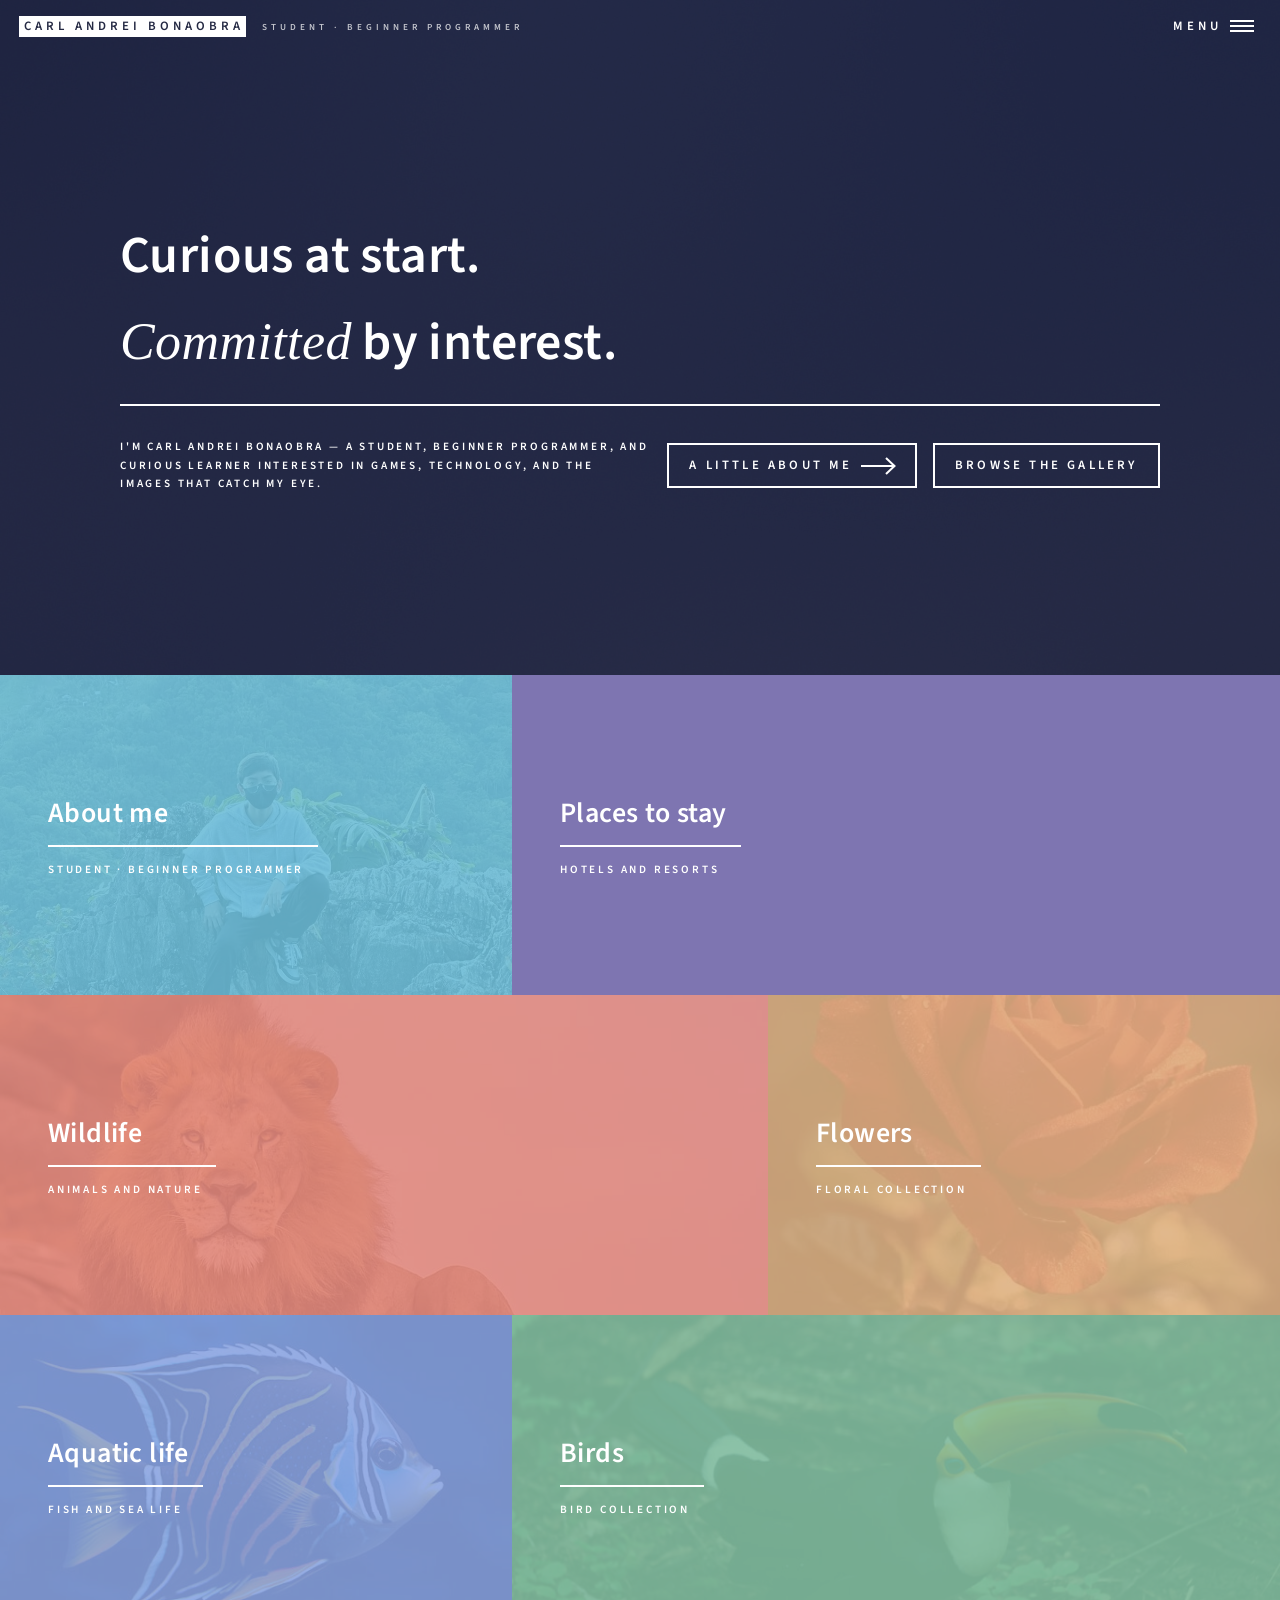
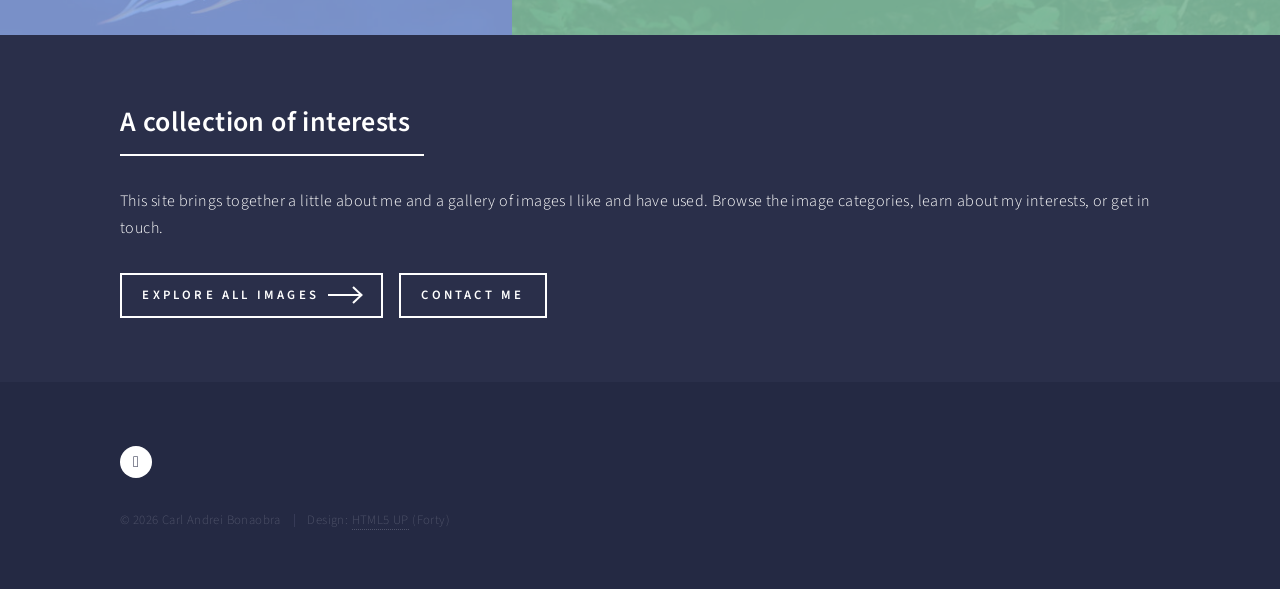
==== index.html @ a908ef57 "Add files via upload" ====
<!DOCTYPE HTML>
<html lang="en">
<head>
<title>Home — Carl Andrei Bonaobra</title>
<meta charset="utf-8">
<meta name="viewport" content="width=device-width, initial-scale=1">
<meta name="description" content="The personal website and image collection of Carl Andrei Bonaobra.">
<link rel="stylesheet" href="assets/css/main.css">
<link rel="stylesheet" href="assets/css/site-overrides.css">
<noscript><link rel="stylesheet" href="assets/css/noscript.css"></noscript>

</head>
<body class="is-preload">
<div id="wrapper">
<header id="header" class="alt">
<a href="index.html" class="logo"><strong>Carl Andrei Bonaobra</strong> <span>Student · Beginner Programmer</span></a>
<nav><a href="#menu">Menu</a></nav>
</header>
<nav id="menu">
<ul class="links"><li><a href="index.html" aria-current="page">Home</a></li><li><a href="portfolio.html" >Gallery</a></li><li><a href="about.html" >About</a></li><li><a href="contact.html" >Contact</a></li></ul>
<ul class="actions stacked"><li><a href="portfolio.html" class="button primary fit">Explore the gallery</a></li><li><a href="contact.html" class="button fit">Get in touch</a></li></ul>
</nav>

<section id="banner" class="major">
<div class="inner">
<header class="major"><h1>Curious at start.<br><em>Committed</em> by interest.</h1></header>
<div class="content"><p>I'm Carl Andrei Bonaobra — a student, beginner programmer, and curious learner interested in games, technology, and the images that catch my eye.</p>
<ul class="actions"><li><a href="about.html" class="button next scrolly">A little about me</a></li><li><a href="portfolio.html" class="button">Browse the gallery</a></li></ul></div>
</div></section>
<div id="main">
<section id="one" class="tiles">
<article><span class="image"><img src="assets/img/site/drei.jpg" alt="Portrait of Carl Andrei Bonaobra"></span><header class="major"><h3><a href="about.html" class="link">About me</a></h3><p>Student · Beginner Programmer</p></header></article>
<article><span class="image"><img src="assets/img/site/ROKU KYOTO.jpg" alt="ROKU KYOTO resort"></span><header class="major"><h3><a href="portfolio.html#hotels" class="link">Places to stay</a></h3><p>Hotels and resorts</p></header></article>
<article><span class="image"><img src="assets/img/site/lion.jpg" alt="Lion"></span><header class="major"><h3><a href="portfolio.html#mammals" class="link">Wildlife</a></h3><p>Animals and nature</p></header></article>
<article><span class="image"><img src="assets/img/site/Rose.jpg" alt="Rose"></span><header class="major"><h3><a href="portfolio.html#flowers" class="link">Flowers</a></h3><p>Floral collection</p></header></article>
<article><span class="image"><img src="assets/img/site/Angelfish.jpg" alt="Angelfish"></span><header class="major"><h3><a href="portfolio.html#fish" class="link">Aquatic life</a></h3><p>Fish and sea life</p></header></article>
<article><span class="image"><img src="assets/img/site/toucan.jpg" alt="Toucan"></span><header class="major"><h3><a href="portfolio.html#birds" class="link">Birds</a></h3><p>Bird collection</p></header></article>
</section>
<section id="two"><div class="inner"><header class="major"><h2>A collection of interests</h2></header>
<p>This site brings together a little about me and a gallery of images I like and have used. Browse the image categories, learn about my interests, or get in touch.</p>
<ul class="actions"><li><a href="portfolio.html" class="button next">Explore all images</a></li><li><a href="contact.html" class="button">Contact me</a></li></ul></div></section>
</div>
<footer id="footer"><div class="inner">
<ul class="icons"><li><a href="mailto:carlandrei2006@gmail.com" class="icon solid alt fa-envelope"><span class="label">Email</span></a></li></ul>
<ul class="copyright"><li>© 2026 Carl Andrei Bonaobra</li><li>Design: <a href="https://html5up.net">HTML5 UP</a> (Forty)</li></ul>
</div></footer>
</div>
<script src="assets/js/jquery.min.js"></script>
<script src="assets/js/jquery.scrolly.min.js"></script>
<script src="assets/js/jquery.scrollex.min.js"></script>
<script src="assets/js/browser.min.js"></script>
<script src="assets/js/breakpoints.min.js"></script>
<script src="assets/js/util.js"></script>
<script src="assets/js/main.js"></script>
<script src="assets/js/site.js"></script>

</body></html>
---- assets/css/main.css ----
@import url(fontawesome-all.min.css);
@import url("https://fonts.googleapis.com/css?family=Source+Sans+Pro:300,300italic,600,600italic");

/*
	Forty by HTML5 UP
	html5up.net | @ajlkn
	Free for personal and commercial use under the CCA 3.0 license (html5up.net/license)
*/

html, body, div, span, applet, object,
iframe, h1, h2, h3, h4, h5, h6, p, blockquote,
pre, a, abbr, acronym, address, big, cite,
code, del, dfn, em, img, ins, kbd, q, s, samp,
small, strike, strong, sub, sup, tt, var, b,
u, i, center, dl, dt, dd, ol, ul, li, fieldset,
form, label, legend, table, caption, tbody,
tfoot, thead, tr, th, td, article, aside,
canvas, details, embed, figure, figcaption,
footer, header, hgroup, menu, nav, output, ruby,
section, summary, time, mark, audio, video {
	margin: 0;
	padding: 0;
	border: 0;
	font-size: 100%;
	font: inherit;
	vertical-align: baseline;}

article, aside, details, figcaption, figure,
footer, header, hgroup, menu, nav, section {
	display: block;}

body {
	line-height: 1;
}

ol, ul {
	list-style: none;
}

blockquote, q {
	quotes: none;
}

	blockquote:before, blockquote:after, q:before, q:after {
		content: '';
		content: none;
	}

table {
	border-collapse: collapse;
	border-spacing: 0;
}

body {
	-webkit-text-size-adjust: none;
}

mark {
	background-color: transparent;
	color: inherit;
}

input::-moz-focus-inner {
	border: 0;
	padding: 0;
}

input, select, textarea {
	-moz-appearance: none;
	-webkit-appearance: none;
	-ms-appearance: none;
	appearance: none;
}

/* Basic */

	@-ms-viewport {
		width: device-width;
	}

	body {
		-ms-overflow-style: scrollbar;
	}

	@media screen and (max-width: 480px) {

		html, body {
			min-width: 320px;
		}

	}

	html {
		box-sizing: border-box;
	}

	*, *:before, *:after {
		box-sizing: inherit;
	}

	body {
		background: #242943;
	}

		body.is-preload *, body.is-preload *:before, body.is-preload *:after {
			-moz-animation: none !important;
			-webkit-animation: none !important;
			-ms-animation: none !important;
			animation: none !important;
			-moz-transition: none !important;
			-webkit-transition: none !important;
			-ms-transition: none !important;
			transition: none !important;
		}

/* Type */

	body, input, select, textarea {
		color: #ffffff;
		font-family: "Source Sans Pro", Helvetica, sans-serif;
		font-size: 17pt;
		font-weight: 300;
		letter-spacing: 0.025em;
		line-height: 1.65;
	}

		@media screen and (max-width: 1680px) {

			body, input, select, textarea {
				font-size: 14pt;
			}

		}

		@media screen and (max-width: 1280px) {

			body, input, select, textarea {
				font-size: 12pt;
			}

		}

		@media screen and (max-width: 360px) {

			body, input, select, textarea {
				font-size: 11pt;
			}

		}

	a {
		-moz-transition: color 0.2s ease-in-out, border-bottom-color 0.2s ease-in-out;
		-webkit-transition: color 0.2s ease-in-out, border-bottom-color 0.2s ease-in-out;
		-ms-transition: color 0.2s ease-in-out, border-bottom-color 0.2s ease-in-out;
		transition: color 0.2s ease-in-out, border-bottom-color 0.2s ease-in-out;
		border-bottom: dotted 1px;
		color: inherit;
		text-decoration: none;
	}

		a:hover {
			border-bottom-color: transparent;
			color: #9bf1ff !important;
		}

		a:active {
			color: #53e3fb !important;
		}

	strong, b {
		color: #ffffff;
		font-weight: 600;
	}

	em, i {
		font-style: italic;
	}

	p {
		margin: 0 0 2em 0;
	}

	h1, h2, h3, h4, h5, h6 {
		color: #ffffff;
		font-weight: 600;
		line-height: 1.65;
		margin: 0 0 1em 0;
	}

		h1 a, h2 a, h3 a, h4 a, h5 a, h6 a {
			color: inherit;
			border-bottom: 0;
		}

	h1 {
		font-size: 2.5em;
	}

	h2 {
		font-size: 1.75em;
	}

	h3 {
		font-size: 1.35em;
	}

	h4 {
		font-size: 1.1em;
	}

	h5 {
		font-size: 0.9em;
	}

	h6 {
		font-size: 0.7em;
	}

	@media screen and (max-width: 736px) {

		h1 {
			font-size: 2em;
		}

		h2 {
			font-size: 1.5em;
		}

		h3 {
			font-size: 1.25em;
		}

	}

	sub {
		font-size: 0.8em;
		position: relative;
		top: 0.5em;
	}

	sup {
		font-size: 0.8em;
		position: relative;
		top: -0.5em;
	}

	blockquote {
		border-left: solid 4px rgba(212, 212, 255, 0.1);
		font-style: italic;
		margin: 0 0 2em 0;
		padding: 0.5em 0 0.5em 2em;
	}

	code {
		background: rgba(212, 212, 255, 0.035);
		font-family: "Courier New", monospace;
		font-size: 0.9em;
		margin: 0 0.25em;
		padding: 0.25em 0.65em;
	}

	pre {
		-webkit-overflow-scrolling: touch;
		font-family: "Courier New", monospace;
		font-size: 0.9em;
		margin: 0 0 2em 0;
	}

		pre code {
			display: block;
			line-height: 1.75;
			padding: 1em 1.5em;
			overflow-x: auto;
		}

	hr {
		border: 0;
		border-bottom: solid 1px rgba(212, 212, 255, 0.1);
		margin: 2em 0;
	}

		hr.major {
			margin: 3em 0;
		}

	.align-left {
		text-align: left;
	}

	.align-center {
		text-align: center;
	}

	.align-right {
		text-align: right;
	}

/* Row */

	.row {
		display: flex;
		flex-wrap: wrap;
		box-sizing: border-box;
		align-items: stretch;
	}

		.row > * {
			box-sizing: border-box;
		}

		.row.gtr-uniform > * > :last-child {
			margin-bottom: 0;
		}

		.row.aln-left {
			justify-content: flex-start;
		}

		.row.aln-center {
			justify-content: center;
		}

		.row.aln-right {
			justify-content: flex-end;
		}

		.row.aln-top {
			align-items: flex-start;
		}

		.row.aln-middle {
			align-items: center;
		}

		.row.aln-bottom {
			align-items: flex-end;
		}

		.row > .imp {
			order: -1;
		}

		.row > .col-1 {
			width: 8.33333%;
		}

		.row > .off-1 {
			margin-left: 8.33333%;
		}

		.row > .col-2 {
			width: 16.66667%;
		}

		.row > .off-2 {
			margin-left: 16.66667%;
		}

		.row > .col-3 {
			width: 25%;
		}

		.row > .off-3 {
			margin-left: 25%;
		}

		.row > .col-4 {
			width: 33.33333%;
		}

		.row > .off-4 {
			margin-left: 33.33333%;
		}

		.row > .col-5 {
			width: 41.66667%;
		}

		.row > .off-5 {
			margin-left: 41.66667%;
		}

		.row > .col-6 {
			width: 50%;
		}

		.row > .off-6 {
			margin-left: 50%;
		}

		.row > .col-7 {
			width: 58.33333%;
		}

		.row > .off-7 {
			margin-left: 58.33333%;
		}

		.row > .col-8 {
			width: 66.66667%;
		}

		.row > .off-8 {
			margin-left: 66.66667%;
		}

		.row > .col-9 {
			width: 75%;
		}

		.row > .off-9 {
			margin-left: 75%;
		}

		.row > .col-10 {
			width: 83.33333%;
		}

		.row > .off-10 {
			margin-left: 83.33333%;
		}

		.row > .col-11 {
			width: 91.66667%;
		}

		.row > .off-11 {
			margin-left: 91.66667%;
		}

		.row > .col-12 {
			width: 100%;
		}

		.row > .off-12 {
			margin-left: 100%;
		}

		.row.gtr-0 {
			margin-top: 0;
			margin-left: 0em;
		}

			.row.gtr-0 > * {
				padding: 0 0 0 0em;
			}

			.row.gtr-0.gtr-uniform {
				margin-top: 0em;
			}

				.row.gtr-0.gtr-uniform > * {
					padding-top: 0em;
				}

		.row.gtr-25 {
			margin-top: 0;
			margin-left: -0.5em;
		}

			.row.gtr-25 > * {
				padding: 0 0 0 0.5em;
			}

			.row.gtr-25.gtr-uniform {
				margin-top: -0.5em;
			}

				.row.gtr-25.gtr-uniform > * {
					padding-top: 0.5em;
				}

		.row.gtr-50 {
			margin-top: 0;
			margin-left: -1em;
		}

			.row.gtr-50 > * {
				padding: 0 0 0 1em;
			}

			.row.gtr-50.gtr-uniform {
				margin-top: -1em;
			}

				.row.gtr-50.gtr-uniform > * {
					padding-top: 1em;
				}

		.row {
			margin-top: 0;
			margin-left: -2em;
		}

			.row > * {
				padding: 0 0 0 2em;
			}

			.row.gtr-uniform {
				margin-top: -2em;
			}

				.row.gtr-uniform > * {
					padding-top: 2em;
				}

		.row.gtr-150 {
			margin-top: 0;
			margin-left: -3em;
		}

			.row.gtr-150 > * {
				padding: 0 0 0 3em;
			}

			.row.gtr-150.gtr-uniform {
				margin-top: -3em;
			}

				.row.gtr-150.gtr-uniform > * {
					padding-top: 3em;
				}

		.row.gtr-200 {
			margin-top: 0;
			margin-left: -4em;
		}

			.row.gtr-200 > * {
				padding: 0 0 0 4em;
			}

			.row.gtr-200.gtr-uniform {
				margin-top: -4em;
			}

				.row.gtr-200.gtr-uniform > * {
					padding-top: 4em;
				}

		@media screen and (max-width: 1680px) {

			.row {
				display: flex;
				flex-wrap: wrap;
				box-sizing: border-box;
				align-items: stretch;
			}

				.row > * {
					box-sizing: border-box;
				}

				.row.gtr-uniform > * > :last-child {
					margin-bottom: 0;
				}

				.row.aln-left {
					justify-content: flex-start;
				}

				.row.aln-center {
					justify-content: center;
				}

				.row.aln-right {
					justify-content: flex-end;
				}

				.row.aln-top {
					align-items: flex-start;
				}

				.row.aln-middle {
					align-items: center;
				}

				.row.aln-bottom {
					align-items: flex-end;
				}

				.row > .imp-xlarge {
					order: -1;
				}

				.row > .col-1-xlarge {
					width: 8.33333%;
				}

				.row > .off-1-xlarge {
					margin-left: 8.33333%;
				}

				.row > .col-2-xlarge {
					width: 16.66667%;
				}

				.row > .off-2-xlarge {
					margin-left: 16.66667%;
				}

				.row > .col-3-xlarge {
					width: 25%;
				}

				.row > .off-3-xlarge {
					margin-left: 25%;
				}

				.row > .col-4-xlarge {
					width: 33.33333%;
				}

				.row > .off-4-xlarge {
					margin-left: 33.33333%;
				}

				.row > .col-5-xlarge {
					width: 41.66667%;
				}

				.row > .off-5-xlarge {
					margin-left: 41.66667%;
				}

				.row > .col-6-xlarge {
					width: 50%;
				}

				.row > .off-6-xlarge {
					margin-left: 50%;
				}

				.row > .col-7-xlarge {
					width: 58.33333%;
				}

				.row > .off-7-xlarge {
					margin-left: 58.33333%;
				}

				.row > .col-8-xlarge {
					width: 66.66667%;
				}

				.row > .off-8-xlarge {
					margin-left: 66.66667%;
				}

				.row > .col-9-xlarge {
					width: 75%;
				}

				.row > .off-9-xlarge {
					margin-left: 75%;
				}

				.row > .col-10-xlarge {
					width: 83.33333%;
				}

				.row > .off-10-xlarge {
					margin-left: 83.33333%;
				}

				.row > .col-11-xlarge {
					width: 91.66667%;
				}

				.row > .off-11-xlarge {
					margin-left: 91.66667%;
				}

				.row > .col-12-xlarge {
					width: 100%;
				}

				.row > .off-12-xlarge {
					margin-left: 100%;
				}

				.row.gtr-0 {
					margin-top: 0;
					margin-left: 0em;
				}

					.row.gtr-0 > * {
						padding: 0 0 0 0em;
					}

					.row.gtr-0.gtr-uniform {
						margin-top: 0em;
					}

						.row.gtr-0.gtr-uniform > * {
							padding-top: 0em;
						}

				.row.gtr-25 {
					margin-top: 0;
					margin-left: -0.5em;
				}

					.row.gtr-25 > * {
						padding: 0 0 0 0.5em;
					}

					.row.gtr-25.gtr-uniform {
						margin-top: -0.5em;
					}

						.row.gtr-25.gtr-uniform > * {
							padding-top: 0.5em;
						}

				.row.gtr-50 {
					margin-top: 0;
					margin-left: -1em;
				}

					.row.gtr-50 > * {
						padding: 0 0 0 1em;
					}

					.row.gtr-50.gtr-uniform {
						margin-top: -1em;
					}

						.row.gtr-50.gtr-uniform > * {
							padding-top: 1em;
						}

				.row {
					margin-top: 0;
					margin-left: -2em;
				}

					.row > * {
						padding: 0 0 0 2em;
					}

					.row.gtr-uniform {
						margin-top: -2em;
					}

						.row.gtr-uniform > * {
							padding-top: 2em;
						}

				.row.gtr-150 {
					margin-top: 0;
					margin-left: -3em;
				}

					.row.gtr-150 > * {
						padding: 0 0 0 3em;
					}

					.row.gtr-150.gtr-uniform {
						margin-top: -3em;
					}

						.row.gtr-150.gtr-uniform > * {
							padding-top: 3em;
						}

				.row.gtr-200 {
					margin-top: 0;
					margin-left: -4em;
				}

					.row.gtr-200 > * {
						padding: 0 0 0 4em;
					}

					.row.gtr-200.gtr-uniform {
						margin-top: -4em;
					}

						.row.gtr-200.gtr-uniform > * {
							padding-top: 4em;
						}

		}

		@media screen and (max-width: 1280px) {

			.row {
				display: flex;
				flex-wrap: wrap;
				box-sizing: border-box;
				align-items: stretch;
			}

				.row > * {
					box-sizing: border-box;
				}

				.row.gtr-uniform > * > :last-child {
					margin-bottom: 0;
				}

				.row.aln-left {
					justify-content: flex-start;
				}

				.row.aln-center {
					justify-content: center;
				}

				.row.aln-right {
					justify-content: flex-end;
				}

				.row.aln-top {
					align-items: flex-start;
				}

				.row.aln-middle {
					align-items: center;
				}

				.row.aln-bottom {
					align-items: flex-end;
				}

				.row > .imp-large {
					order: -1;
				}

				.row > .col-1-large {
					width: 8.33333%;
				}

				.row > .off-1-large {
					margin-left: 8.33333%;
				}

				.row > .col-2-large {
					width: 16.66667%;
				}

				.row > .off-2-large {
					margin-left: 16.66667%;
				}

				.row > .col-3-large {
					width: 25%;
				}

				.row > .off-3-large {
					margin-left: 25%;
				}

				.row > .col-4-large {
					width: 33.33333%;
				}

				.row > .off-4-large {
					margin-left: 33.33333%;
				}

				.row > .col-5-large {
					width: 41.66667%;
				}

				.row > .off-5-large {
					margin-left: 41.66667%;
				}

				.row > .col-6-large {
					width: 50%;
				}

				.row > .off-6-large {
					margin-left: 50%;
				}

				.row > .col-7-large {
					width: 58.33333%;
				}

				.row > .off-7-large {
					margin-left: 58.33333%;
				}

				.row > .col-8-large {
					width: 66.66667%;
				}

				.row > .off-8-large {
					margin-left: 66.66667%;
				}

				.row > .col-9-large {
					width: 75%;
				}

				.row > .off-9-large {
					margin-left: 75%;
				}

				.row > .col-10-large {
					width: 83.33333%;
				}

				.row > .off-10-large {
					margin-left: 83.33333%;
				}

				.row > .col-11-large {
					width: 91.66667%;
				}

				.row > .off-11-large {
					margin-left: 91.66667%;
				}

				.row > .col-12-large {
					width: 100%;
				}

				.row > .off-12-large {
					margin-left: 100%;
				}

				.row.gtr-0 {
					margin-top: 0;
					margin-left: 0em;
				}

					.row.gtr-0 > * {
						padding: 0 0 0 0em;
					}

					.row.gtr-0.gtr-uniform {
						margin-top: 0em;
					}

						.row.gtr-0.gtr-uniform > * {
							padding-top: 0em;
						}

				.row.gtr-25 {
					margin-top: 0;
					margin-left: -0.375em;
				}

					.row.gtr-25 > * {
						padding: 0 0 0 0.375em;
					}

					.row.gtr-25.gtr-uniform {
						margin-top: -0.375em;
					}

						.row.gtr-25.gtr-uniform > * {
							padding-top: 0.375em;
						}

				.row.gtr-50 {
					margin-top: 0;
					margin-left: -0.75em;
				}

					.row.gtr-50 > * {
						padding: 0 0 0 0.75em;
					}

					.row.gtr-50.gtr-uniform {
						margin-top: -0.75em;
					}

						.row.gtr-50.gtr-uniform > * {
							padding-top: 0.75em;
						}

				.row {
					margin-top: 0;
					margin-left: -1.5em;
				}

					.row > * {
						padding: 0 0 0 1.5em;
					}

					.row.gtr-uniform {
						margin-top: -1.5em;
					}

						.row.gtr-uniform > * {
							padding-top: 1.5em;
						}

				.row.gtr-150 {
					margin-top: 0;
					margin-left: -2.25em;
				}

					.row.gtr-150 > * {
						padding: 0 0 0 2.25em;
					}

					.row.gtr-150.gtr-uniform {
						margin-top: -2.25em;
					}

						.row.gtr-150.gtr-uniform > * {
							padding-top: 2.25em;
						}

				.row.gtr-200 {
					margin-top: 0;
					margin-left: -3em;
				}

					.row.gtr-200 > * {
						padding: 0 0 0 3em;
					}

					.row.gtr-200.gtr-uniform {
						margin-top: -3em;
					}

						.row.gtr-200.gtr-uniform > * {
							padding-top: 3em;
						}

		}

		@media screen and (max-width: 980px) {

			.row {
				display: flex;
				flex-wrap: wrap;
				box-sizing: border-box;
				align-items: stretch;
			}

				.row > * {
					box-sizing: border-box;
				}

				.row.gtr-uniform > * > :last-child {
					margin-bottom: 0;
				}

				.row.aln-left {
					justify-content: flex-start;
				}

				.row.aln-center {
					justify-content: center;
				}

				.row.aln-right {
					justify-content: flex-end;
				}

				.row.aln-top {
					align-items: flex-start;
				}

				.row.aln-middle {
					align-items: center;
				}

				.row.aln-bottom {
					align-items: flex-end;
				}

				.row > .imp-medium {
					order: -1;
				}

				.row > .col-1-medium {
					width: 8.33333%;
				}

				.row > .off-1-medium {
					margin-left: 8.33333%;
				}

				.row > .col-2-medium {
					width: 16.66667%;
				}

				.row > .off-2-medium {
					margin-left: 16.66667%;
				}

				.row > .col-3-medium {
					width: 25%;
				}

				.row > .off-3-medium {
					margin-left: 25%;
				}

				.row > .col-4-medium {
					width: 33.33333%;
				}

				.row > .off-4-medium {
					margin-left: 33.33333%;
				}

				.row > .col-5-medium {
					width: 41.66667%;
				}

				.row > .off-5-medium {
					margin-left: 41.66667%;
				}

				.row > .col-6-medium {
					width: 50%;
				}

				.row > .off-6-medium {
					margin-left: 50%;
				}

				.row > .col-7-medium {
					width: 58.33333%;
				}

				.row > .off-7-medium {
					margin-left: 58.33333%;
				}

				.row > .col-8-medium {
					width: 66.66667%;
				}

				.row > .off-8-medium {
					margin-left: 66.66667%;
				}

				.row > .col-9-medium {
					width: 75%;
				}

				.row > .off-9-medium {
					margin-left: 75%;
				}

				.row > .col-10-medium {
					width: 83.33333%;
				}

				.row > .off-10-medium {
					margin-left: 83.33333%;
				}

				.row > .col-11-medium {
					width: 91.66667%;
				}

				.row > .off-11-medium {
					margin-left: 91.66667%;
				}

				.row > .col-12-medium {
					width: 100%;
				}

				.row > .off-12-medium {
					margin-left: 100%;
				}

				.row.gtr-0 {
					margin-top: 0;
					margin-left: 0em;
				}

					.row.gtr-0 > * {
						padding: 0 0 0 0em;
					}

					.row.gtr-0.gtr-uniform {
						margin-top: 0em;
					}

						.row.gtr-0.gtr-uniform > * {
							padding-top: 0em;
						}

				.row.gtr-25 {
					margin-top: 0;
					margin-left: -0.375em;
				}

					.row.gtr-25 > * {
						padding: 0 0 0 0.375em;
					}

					.row.gtr-25.gtr-uniform {
						margin-top: -0.375em;
					}

						.row.gtr-25.gtr-uniform > * {
							padding-top: 0.375em;
						}

				.row.gtr-50 {
					margin-top: 0;
					margin-left: -0.75em;
				}

					.row.gtr-50 > * {
						padding: 0 0 0 0.75em;
					}

					.row.gtr-50.gtr-uniform {
						margin-top: -0.75em;
					}

						.row.gtr-50.gtr-uniform > * {
							padding-top: 0.75em;
						}

				.row {
					margin-top: 0;
					margin-left: -1.5em;
				}

					.row > * {
						padding: 0 0 0 1.5em;
					}

					.row.gtr-uniform {
						margin-top: -1.5em;
					}

						.row.gtr-uniform > * {
							padding-top: 1.5em;
						}

				.row.gtr-150 {
					margin-top: 0;
					margin-left: -2.25em;
				}

					.row.gtr-150 > * {
						padding: 0 0 0 2.25em;
					}

					.row.gtr-150.gtr-uniform {
						margin-top: -2.25em;
					}

						.row.gtr-150.gtr-uniform > * {
							padding-top: 2.25em;
						}

				.row.gtr-200 {
					margin-top: 0;
					margin-left: -3em;
				}

					.row.gtr-200 > * {
						padding: 0 0 0 3em;
					}

					.row.gtr-200.gtr-uniform {
						margin-top: -3em;
					}

						.row.gtr-200.gtr-uniform > * {
							padding-top: 3em;
						}

		}

		@media screen and (max-width: 736px) {

			.row {
				display: flex;
				flex-wrap: wrap;
				box-sizing: border-box;
				align-items: stretch;
			}

				.row > * {
					box-sizing: border-box;
				}

				.row.gtr-uniform > * > :last-child {
					margin-bottom: 0;
				}

				.row.aln-left {
					justify-content: flex-start;
				}

				.row.aln-center {
					justify-content: center;
				}

				.row.aln-right {
					justify-content: flex-end;
				}

				.row.aln-top {
					align-items: flex-start;
				}

				.row.aln-middle {
					align-items: center;
				}

				.row.aln-bottom {
					align-items: flex-end;
				}

				.row > .imp-small {
					order: -1;
				}

				.row > .col-1-small {
					width: 8.33333%;
				}

				.row > .off-1-small {
					margin-left: 8.33333%;
				}

				.row > .col-2-small {
					width: 16.66667%;
				}

				.row > .off-2-small {
					margin-left: 16.66667%;
				}

				.row > .col-3-small {
					width: 25%;
				}

				.row > .off-3-small {
					margin-left: 25%;
				}

				.row > .col-4-small {
					width: 33.33333%;
				}

				.row > .off-4-small {
					margin-left: 33.33333%;
				}

				.row > .col-5-small {
					width: 41.66667%;
				}

				.row > .off-5-small {
					margin-left: 41.66667%;
				}

				.row > .col-6-small {
					width: 50%;
				}

				.row > .off-6-small {
					margin-left: 50%;
				}

				.row > .col-7-small {
					width: 58.33333%;
				}

				.row > .off-7-small {
					margin-left: 58.33333%;
				}

				.row > .col-8-small {
					width: 66.66667%;
				}

				.row > .off-8-small {
					margin-left: 66.66667%;
				}

				.row > .col-9-small {
					width: 75%;
				}

				.row > .off-9-small {
					margin-left: 75%;
				}

				.row > .col-10-small {
					width: 83.33333%;
				}

				.row > .off-10-small {
					margin-left: 83.33333%;
				}

				.row > .col-11-small {
					width: 91.66667%;
				}

				.row > .off-11-small {
					margin-left: 91.66667%;
				}

				.row > .col-12-small {
					width: 100%;
				}

				.row > .off-12-small {
					margin-left: 100%;
				}

				.row.gtr-0 {
					margin-top: 0;
					margin-left: 0em;
				}

					.row.gtr-0 > * {
						padding: 0 0 0 0em;
					}

					.row.gtr-0.gtr-uniform {
						margin-top: 0em;
					}

						.row.gtr-0.gtr-uniform > * {
							padding-top: 0em;
						}

				.row.gtr-25 {
					margin-top: 0;
					margin-left: -0.3125em;
				}

					.row.gtr-25 > * {
						padding: 0 0 0 0.3125em;
					}

					.row.gtr-25.gtr-uniform {
						margin-top: -0.3125em;
					}

						.row.gtr-25.gtr-uniform > * {
							padding-top: 0.3125em;
						}

				.row.gtr-50 {
					margin-top: 0;
					margin-left: -0.625em;
				}

					.row.gtr-50 > * {
						padding: 0 0 0 0.625em;
					}

					.row.gtr-50.gtr-uniform {
						margin-top: -0.625em;
					}

						.row.gtr-50.gtr-uniform > * {
							padding-top: 0.625em;
						}

				.row {
					margin-top: 0;
					margin-left: -1.25em;
				}

					.row > * {
						padding: 0 0 0 1.25em;
					}

					.row.gtr-uniform {
						margin-top: -1.25em;
					}

						.row.gtr-uniform > * {
							padding-top: 1.25em;
						}

				.row.gtr-150 {
					margin-top: 0;
					margin-left: -1.875em;
				}

					.row.gtr-150 > * {
						padding: 0 0 0 1.875em;
					}

					.row.gtr-150.gtr-uniform {
						margin-top: -1.875em;
					}

						.row.gtr-150.gtr-uniform > * {
							padding-top: 1.875em;
						}

				.row.gtr-200 {
					margin-top: 0;
					margin-left: -2.5em;
				}

					.row.gtr-200 > * {
						padding: 0 0 0 2.5em;
					}

					.row.gtr-200.gtr-uniform {
						margin-top: -2.5em;
					}

						.row.gtr-200.gtr-uniform > * {
							padding-top: 2.5em;
						}

		}

		@media screen and (max-width: 480px) {

			.row {
				display: flex;
				flex-wrap: wrap;
				box-sizing: border-box;
				align-items: stretch;
			}

				.row > * {
					box-sizing: border-box;
				}

				.row.gtr-uniform > * > :last-child {
					margin-bottom: 0;
				}

				.row.aln-left {
					justify-content: flex-start;
				}

				.row.aln-center {
					justify-content: center;
				}

				.row.aln-right {
					justify-content: flex-end;
				}

				.row.aln-top {
					align-items: flex-start;
				}

				.row.aln-middle {
					align-items: center;
				}

				.row.aln-bottom {
					align-items: flex-end;
				}

				.row > .imp-xsmall {
					order: -1;
				}

				.row > .col-1-xsmall {
					width: 8.33333%;
				}

				.row > .off-1-xsmall {
					margin-left: 8.33333%;
				}

				.row > .col-2-xsmall {
					width: 16.66667%;
				}

				.row > .off-2-xsmall {
					margin-left: 16.66667%;
				}

				.row > .col-3-xsmall {
					width: 25%;
				}

				.row > .off-3-xsmall {
					margin-left: 25%;
				}

				.row > .col-4-xsmall {
					width: 33.33333%;
				}

				.row > .off-4-xsmall {
					margin-left: 33.33333%;
				}

				.row > .col-5-xsmall {
					width: 41.66667%;
				}

				.row > .off-5-xsmall {
					margin-left: 41.66667%;
				}

				.row > .col-6-xsmall {
					width: 50%;
				}

				.row > .off-6-xsmall {
					margin-left: 50%;
				}

				.row > .col-7-xsmall {
					width: 58.33333%;
				}

				.row > .off-7-xsmall {
					margin-left: 58.33333%;
				}

				.row > .col-8-xsmall {
					width: 66.66667%;
				}

				.row > .off-8-xsmall {
					margin-left: 66.66667%;
				}

				.row > .col-9-xsmall {
					width: 75%;
				}

				.row > .off-9-xsmall {
					margin-left: 75%;
				}

				.row > .col-10-xsmall {
					width: 83.33333%;
				}

				.row > .off-10-xsmall {
					margin-left: 83.33333%;
				}

				.row > .col-11-xsmall {
					width: 91.66667%;
				}

				.row > .off-11-xsmall {
					margin-left: 91.66667%;
				}

				.row > .col-12-xsmall {
					width: 100%;
				}

				.row > .off-12-xsmall {
					margin-left: 100%;
				}

				.row.gtr-0 {
					margin-top: 0;
					margin-left: 0em;
				}

					.row.gtr-0 > * {
						padding: 0 0 0 0em;
					}

					.row.gtr-0.gtr-uniform {
						margin-top: 0em;
					}

						.row.gtr-0.gtr-uniform > * {
							padding-top: 0em;
						}

				.row.gtr-25 {
					margin-top: 0;
					margin-left: -0.3125em;
				}

					.row.gtr-25 > * {
						padding: 0 0 0 0.3125em;
					}

					.row.gtr-25.gtr-uniform {
						margin-top: -0.3125em;
					}

						.row.gtr-25.gtr-uniform > * {
							padding-top: 0.3125em;
						}

				.row.gtr-50 {
					margin-top: 0;
					margin-left: -0.625em;
				}

					.row.gtr-50 > * {
						padding: 0 0 0 0.625em;
					}

					.row.gtr-50.gtr-uniform {
						margin-top: -0.625em;
					}

						.row.gtr-50.gtr-uniform > * {
							padding-top: 0.625em;
						}

				.row {
					margin-top: 0;
					margin-left: -1.25em;
				}

					.row > * {
						padding: 0 0 0 1.25em;
					}

					.row.gtr-uniform {
						margin-top: -1.25em;
					}

						.row.gtr-uniform > * {
							padding-top: 1.25em;
						}

				.row.gtr-150 {
					margin-top: 0;
					margin-left: -1.875em;
				}

					.row.gtr-150 > * {
						padding: 0 0 0 1.875em;
					}

					.row.gtr-150.gtr-uniform {
						margin-top: -1.875em;
					}

						.row.gtr-150.gtr-uniform > * {
							padding-top: 1.875em;
						}

				.row.gtr-200 {
					margin-top: 0;
					margin-left: -2.5em;
				}

					.row.gtr-200 > * {
						padding: 0 0 0 2.5em;
					}

					.row.gtr-200.gtr-uniform {
						margin-top: -2.5em;
					}

						.row.gtr-200.gtr-uniform > * {
							padding-top: 2.5em;
						}

		}

/* Section/Article */

	section.special, article.special {
		text-align: center;
	}

	header.major {
		width: -moz-max-content;
		width: -webkit-max-content;
		width: -ms-max-content;
		width: max-content;
		margin-bottom: 2em;
	}

		header.major > :first-child {
			margin-bottom: 0;
			width: calc(100% + 0.5em);
		}

			header.major > :first-child:after {
				content: '';
				background-color: #ffffff;
				display: block;
				height: 2px;
				margin: 0.325em 0 0.5em 0;
				width: 100%;
			}

		header.major > p {
			font-size: 0.7em;
			font-weight: 600;
			letter-spacing: 0.25em;
			margin-bottom: 0;
			text-transform: uppercase;
		}

		body.is-ie header.major > :first-child:after {
			max-width: 9em;
		}

		body.is-ie header.major > h1:after {
			max-width: 100% !important;
		}

	@media screen and (max-width: 736px) {

		header.major > p br {
			display: none;
		}

	}

/* Form */

	form {
		margin: 0 0 2em 0;
	}

		form > :last-child {
			margin-bottom: 0;
		}

		form > .fields {
			display: -moz-flex;
			display: -webkit-flex;
			display: -ms-flex;
			display: flex;
			-moz-flex-wrap: wrap;
			-webkit-flex-wrap: wrap;
			-ms-flex-wrap: wrap;
			flex-wrap: wrap;
			width: calc(100% + 3em);
			margin: -1.5em 0 2em -1.5em;
		}

			form > .fields > .field {
				-moz-flex-grow: 0;
				-webkit-flex-grow: 0;
				-ms-flex-grow: 0;
				flex-grow: 0;
				-moz-flex-shrink: 0;
				-webkit-flex-shrink: 0;
				-ms-flex-shrink: 0;
				flex-shrink: 0;
				padding: 1.5em 0 0 1.5em;
				width: calc(100% - 1.5em);
			}

				form > .fields > .field.half {
					width: calc(50% - 0.75em);
				}

				form > .fields > .field.third {
					width: calc(100%/3 - 0.5em);
				}

				form > .fields > .field.quarter {
					width: calc(25% - 0.375em);
				}

		@media screen and (max-width: 480px) {

			form > .fields {
				width: calc(100% + 3em);
				margin: -1.5em 0 2em -1.5em;
			}

				form > .fields > .field {
					padding: 1.5em 0 0 1.5em;
					width: calc(100% - 1.5em);
				}

					form > .fields > .field.half {
						width: calc(100% - 1.5em);
					}

					form > .fields > .field.third {
						width: calc(100% - 1.5em);
					}

					form > .fields > .field.quarter {
						width: calc(100% - 1.5em);
					}

		}

	label {
		color: #ffffff;
		display: block;
		font-size: 0.8em;
		font-weight: 600;
		letter-spacing: 0.25em;
		margin: 0 0 1em 0;
		text-transform: uppercase;
	}

	input[type="text"],
	input[type="password"],
	input[type="email"],
	input[type="tel"],
	input[type="search"],
	input[type="url"],
	select,
	textarea {
		-moz-appearance: none;
		-webkit-appearance: none;
		-ms-appearance: none;
		appearance: none;
		background: rgba(212, 212, 255, 0.035);
		border: none;
		border-radius: 0;
		color: inherit;
		display: block;
		outline: 0;
		padding: 0 1em;
		text-decoration: none;
		width: 100%;
	}

		input[type="text"]:invalid,
		input[type="password"]:invalid,
		input[type="email"]:invalid,
		input[type="tel"]:invalid,
		input[type="search"]:invalid,
		input[type="url"]:invalid,
		select:invalid,
		textarea:invalid {
			box-shadow: none;
		}

		input[type="text"]:focus,
		input[type="password"]:focus,
		input[type="email"]:focus,
		input[type="tel"]:focus,
		input[type="search"]:focus,
		input[type="url"]:focus,
		select:focus,
		textarea:focus {
			border-color: #9bf1ff;
			box-shadow: 0 0 0 2px #9bf1ff;
		}

	select {
		background-image: url("data:image/svg+xml;charset=utf8,%3Csvg xmlns='http://www.w3.org/2000/svg' width='40' height='40' preserveAspectRatio='none' viewBox='0 0 40 40'%3E%3Cpath d='M9.4,12.3l10.4,10.4l10.4-10.4c0.2-0.2,0.5-0.4,0.9-0.4c0.3,0,0.6,0.1,0.9,0.4l3.3,3.3c0.2,0.2,0.4,0.5,0.4,0.9 c0,0.4-0.1,0.6-0.4,0.9L20.7,31.9c-0.2,0.2-0.5,0.4-0.9,0.4c-0.3,0-0.6-0.1-0.9-0.4L4.3,17.3c-0.2-0.2-0.4-0.5-0.4-0.9 c0-0.4,0.1-0.6,0.4-0.9l3.3-3.3c0.2-0.2,0.5-0.4,0.9-0.4S9.1,12.1,9.4,12.3z' fill='rgba(212, 212, 255, 0.1)' /%3E%3C/svg%3E");
		background-size: 1.25rem;
		background-repeat: no-repeat;
		background-position: calc(100% - 1rem) center;
		height: 2.75em;
		padding-right: 2.75em;
		text-overflow: ellipsis;
	}

		select option {
			color: #ffffff;
			background: #242943;
		}

		select:focus::-ms-value {
			background-color: transparent;
		}

		select::-ms-expand {
			display: none;
		}

	input[type="text"],
	input[type="password"],
	input[type="email"],
	input[type="tel"],
	input[type="search"],
	input[type="url"],
	select {
		height: 2.75em;
	}

	textarea {
		padding: 0.75em 1em;
	}

	input[type="checkbox"],
	input[type="radio"] {
		-moz-appearance: none;
		-webkit-appearance: none;
		-ms-appearance: none;
		appearance: none;
		display: block;
		float: left;
		margin-right: -2em;
		opacity: 0;
		width: 1em;
		z-index: -1;
	}

		input[type="checkbox"] + label,
		input[type="radio"] + label {
			text-decoration: none;
			color: #ffffff;
			cursor: pointer;
			display: inline-block;
			font-weight: 300;
			padding-left: 2.65em;
			padding-right: 0.75em;
			position: relative;
		}

			input[type="checkbox"] + label:before,
			input[type="radio"] + label:before {
				-moz-osx-font-smoothing: grayscale;
				-webkit-font-smoothing: antialiased;
				display: inline-block;
				font-style: normal;
				font-variant: normal;
				text-rendering: auto;
				line-height: 1;
				text-transform: none !important;
				font-family: 'Font Awesome 5 Free';
				font-weight: 900;
			}

			input[type="checkbox"] + label:before,
			input[type="radio"] + label:before {
				background: rgba(212, 212, 255, 0.035);
				content: '';
				display: inline-block;
				font-size: 0.8em;
				height: 2.0625em;
				left: 0;
				letter-spacing: 0;
				line-height: 2.0625em;
				position: absolute;
				text-align: center;
				top: 0;
				width: 2.0625em;
			}

		input[type="checkbox"]:checked + label:before,
		input[type="radio"]:checked + label:before {
			background: #ffffff;
			border-color: #9bf1ff;
			content: '\f00c';
			color: #242943;
		}

		input[type="checkbox"]:focus + label:before,
		input[type="radio"]:focus + label:before {
			box-shadow: 0 0 0 2px #9bf1ff;
		}

	input[type="radio"] + label:before {
		border-radius: 100%;
	}

	::-webkit-input-placeholder {
		color: rgba(244, 244, 255, 0.2) !important;
		opacity: 1.0;
	}

	:-moz-placeholder {
		color: rgba(244, 244, 255, 0.2) !important;
		opacity: 1.0;
	}

	::-moz-placeholder {
		color: rgba(244, 244, 255, 0.2) !important;
		opacity: 1.0;
	}

	:-ms-input-placeholder {
		color: rgba(244, 244, 255, 0.2) !important;
		opacity: 1.0;
	}

/* Box */

	.box {
		border: solid 1px rgba(212, 212, 255, 0.1);
		margin-bottom: 2em;
		padding: 1.5em;
	}

		.box > :last-child,
		.box > :last-child > :last-child,
		.box > :last-child > :last-child > :last-child {
			margin-bottom: 0;
		}

		.box.alt {
			border: 0;
			border-radius: 0;
			padding: 0;
		}

/* Icon */

	.icon {
		text-decoration: none;
		border-bottom: none;
		position: relative;
	}

		.icon:before {
			-moz-osx-font-smoothing: grayscale;
			-webkit-font-smoothing: antialiased;
			display: inline-block;
			font-style: normal;
			font-variant: normal;
			text-rendering: auto;
			line-height: 1;
			text-transform: none !important;
			font-family: 'Font Awesome 5 Free';
			font-weight: 400;
		}

		.icon > .label {
			display: none;
		}

		.icon:before {
			line-height: inherit;
		}

		.icon.solid:before {
			font-weight: 900;
		}

		.icon.brands:before {
			font-family: 'Font Awesome 5 Brands';
		}

		.icon.alt:before {
			background-color: #ffffff;
			border-radius: 100%;
			color: #242943;
			display: inline-block;
			height: 2em;
			line-height: 2em;
			text-align: center;
			width: 2em;
		}

	a.icon.alt:before {
		-moz-transition: background-color 0.2s ease-in-out;
		-webkit-transition: background-color 0.2s ease-in-out;
		-ms-transition: background-color 0.2s ease-in-out;
		transition: background-color 0.2s ease-in-out;
	}

	a.icon.alt:hover:before {
		background-color: #6fc3df;
	}

	a.icon.alt:active:before {
		background-color: #37a6cb;
	}

/* Image */

	.image {
		border: 0;
		display: inline-block;
		position: relative;
	}

		.image img {
			display: block;
		}

		.image.left, .image.right {
			max-width: 30%;
		}

			.image.left img, .image.right img {
				width: 100%;
			}

		.image.left {
			float: left;
			margin: 0 1.5em 1.25em 0;
			top: 0.25em;
		}

		.image.right {
			float: right;
			margin: 0 0 1.25em 1.5em;
			top: 0.25em;
		}

		.image.fit {
			display: block;
			margin: 0 0 2em 0;
			width: 100%;
		}

			.image.fit img {
				width: 100%;
			}

		.image.main {
			display: block;
			margin: 2.5em 0;
			width: 100%;
		}

			.image.main img {
				width: 100%;
			}

			@media screen and (max-width: 736px) {

				.image.main {
					margin: 1.5em 0;
				}

			}

/* List */

	ol {
		list-style: decimal;
		margin: 0 0 2em 0;
		padding-left: 1.25em;
	}

		ol li {
			padding-left: 0.25em;
		}

	ul {
		list-style: disc;
		margin: 0 0 2em 0;
		padding-left: 1em;
	}

		ul li {
			padding-left: 0.5em;
		}

		ul.alt {
			list-style: none;
			padding-left: 0;
		}

			ul.alt li {
				border-top: solid 1px rgba(212, 212, 255, 0.1);
				padding: 0.5em 0;
			}

				ul.alt li:first-child {
					border-top: 0;
					padding-top: 0;
				}

	dl {
		margin: 0 0 2em 0;
	}

		dl dt {
			display: block;
			font-weight: 600;
			margin: 0 0 1em 0;
		}

		dl dd {
			margin-left: 2em;
		}

/* Actions */

	ul.actions {
		display: -moz-flex;
		display: -webkit-flex;
		display: -ms-flex;
		display: flex;
		cursor: default;
		list-style: none;
		margin-left: -1em;
		padding-left: 0;
	}

		ul.actions li {
			padding: 0 0 0 1em;
			vertical-align: middle;
		}

		ul.actions.special {
			-moz-justify-content: center;
			-webkit-justify-content: center;
			-ms-justify-content: center;
			justify-content: center;
			width: 100%;
			margin-left: 0;
		}

			ul.actions.special li:first-child {
				padding-left: 0;
			}

		ul.actions.stacked {
			-moz-flex-direction: column;
			-webkit-flex-direction: column;
			-ms-flex-direction: column;
			flex-direction: column;
			margin-left: 0;
		}

			ul.actions.stacked li {
				padding: 1.3em 0 0 0;
			}

				ul.actions.stacked li:first-child {
					padding-top: 0;
				}

		ul.actions.fit {
			width: calc(100% + 1em);
		}

			ul.actions.fit li {
				-moz-flex-grow: 1;
				-webkit-flex-grow: 1;
				-ms-flex-grow: 1;
				flex-grow: 1;
				-moz-flex-shrink: 1;
				-webkit-flex-shrink: 1;
				-ms-flex-shrink: 1;
				flex-shrink: 1;
				width: 100%;
			}

				ul.actions.fit li > * {
					width: 100%;
				}

			ul.actions.fit.stacked {
				width: 100%;
			}

/* Icons */

	ul.icons {
		cursor: default;
		list-style: none;
		padding-left: 0;
	}

		ul.icons li {
			display: inline-block;
			padding: 0 1em 0 0;
		}

			ul.icons li:last-child {
				padding-right: 0;
			}

		@media screen and (max-width: 736px) {

			ul.icons li {
				padding: 0 0.75em 0 0;
			}

		}

/* Pagination */

	ul.pagination {
		cursor: default;
		list-style: none;
		padding-left: 0;
	}

		ul.pagination li {
			display: inline-block;
			padding-left: 0;
			vertical-align: middle;
		}

			ul.pagination li > .page {
				-moz-transition: background-color 0.2s ease-in-out, color 0.2s ease-in-out;
				-webkit-transition: background-color 0.2s ease-in-out, color 0.2s ease-in-out;
				-ms-transition: background-color 0.2s ease-in-out, color 0.2s ease-in-out;
				transition: background-color 0.2s ease-in-out, color 0.2s ease-in-out;
				border-bottom: 0;
				display: inline-block;
				font-size: 0.8em;
				font-weight: 600;
				height: 1.5em;
				line-height: 1.5em;
				margin: 0 0.125em;
				min-width: 1.5em;
				padding: 0 0.5em;
				text-align: center;
			}

				ul.pagination li > .page.active {
					background-color: #ffffff;
					color: #242943;
				}

					ul.pagination li > .page.active:hover {
						background-color: #9bf1ff;
						color: #242943 !important;
					}

					ul.pagination li > .page.active:active {
						background-color: #53e3fb;
					}

			ul.pagination li:first-child {
				padding-right: 0.75em;
			}

			ul.pagination li:last-child {
				padding-left: 0.75em;
			}

		@media screen and (max-width: 480px) {

			ul.pagination li:nth-child(n+2):nth-last-child(n+2) {
				display: none;
			}

			ul.pagination li:first-child {
				padding-right: 0;
			}

		}

/* Table */

	.table-wrapper {
		-webkit-overflow-scrolling: touch;
		overflow-x: auto;
	}

	table {
		margin: 0 0 2em 0;
		width: 100%;
	}

		table tbody tr {
			border: solid 1px rgba(212, 212, 255, 0.1);
			border-left: 0;
			border-right: 0;
		}

			table tbody tr:nth-child(2n + 1) {
				background-color: rgba(212, 212, 255, 0.035);
			}

		table td {
			padding: 0.75em 0.75em;
		}

		table th {
			color: #ffffff;
			font-size: 0.9em;
			font-weight: 600;
			padding: 0 0.75em 0.75em 0.75em;
			text-align: left;
		}

		table thead {
			border-bottom: solid 2px rgba(212, 212, 255, 0.1);
		}

		table tfoot {
			border-top: solid 2px rgba(212, 212, 255, 0.1);
		}

		table.alt {
			border-collapse: separate;
		}

			table.alt tbody tr td {
				border: solid 1px rgba(212, 212, 255, 0.1);
				border-left-width: 0;
				border-top-width: 0;
			}

				table.alt tbody tr td:first-child {
					border-left-width: 1px;
				}

			table.alt tbody tr:first-child td {
				border-top-width: 1px;
			}

			table.alt thead {
				border-bottom: 0;
			}

			table.alt tfoot {
				border-top: 0;
			}

/* Button */

	input[type="submit"],
	input[type="reset"],
	input[type="button"],
	button,
	.button {
		-moz-appearance: none;
		-webkit-appearance: none;
		-ms-appearance: none;
		appearance: none;
		-moz-transition: background-color 0.2s ease-in-out, box-shadow 0.2s ease-in-out, color 0.2s ease-in-out;
		-webkit-transition: background-color 0.2s ease-in-out, box-shadow 0.2s ease-in-out, color 0.2s ease-in-out;
		-ms-transition: background-color 0.2s ease-in-out, box-shadow 0.2s ease-in-out, color 0.2s ease-in-out;
		transition: background-color 0.2s ease-in-out, box-shadow 0.2s ease-in-out, color 0.2s ease-in-out;
		background-color: transparent;
		border: 0;
		border-radius: 0;
		box-shadow: inset 0 0 0 2px #ffffff;
		color: #ffffff;
		cursor: pointer;
		display: inline-block;
		font-size: 0.8em;
		font-weight: 600;
		height: 3.5em;
		letter-spacing: 0.25em;
		line-height: 3.5em;
		padding: 0 1.75em;
		text-align: center;
		text-decoration: none;
		text-transform: uppercase;
		white-space: nowrap;
	}

		input[type="submit"]:hover, input[type="submit"]:active,
		input[type="reset"]:hover,
		input[type="reset"]:active,
		input[type="button"]:hover,
		input[type="button"]:active,
		button:hover,
		button:active,
		.button:hover,
		.button:active {
			box-shadow: inset 0 0 0 2px #9bf1ff;
			color: #9bf1ff;
		}

		input[type="submit"]:active,
		input[type="reset"]:active,
		input[type="button"]:active,
		button:active,
		.button:active {
			background-color: rgba(155, 241, 255, 0.1);
			box-shadow: inset 0 0 0 2px #53e3fb;
			color: #53e3fb;
		}

		input[type="submit"].icon:before,
		input[type="reset"].icon:before,
		input[type="button"].icon:before,
		button.icon:before,
		.button.icon:before {
			margin-right: 0.5em;
		}

		input[type="submit"].fit,
		input[type="reset"].fit,
		input[type="button"].fit,
		button.fit,
		.button.fit {
			width: 100%;
		}

		input[type="submit"].small,
		input[type="reset"].small,
		input[type="button"].small,
		button.small,
		.button.small {
			font-size: 0.6em;
		}

		input[type="submit"].large,
		input[type="reset"].large,
		input[type="button"].large,
		button.large,
		.button.large {
			font-size: 1.25em;
			height: 3em;
			line-height: 3em;
		}

		input[type="submit"].next,
		input[type="reset"].next,
		input[type="button"].next,
		button.next,
		.button.next {
			padding-right: 4.5em;
			position: relative;
		}

			input[type="submit"].next:before, input[type="submit"].next:after,
			input[type="reset"].next:before,
			input[type="reset"].next:after,
			input[type="button"].next:before,
			input[type="button"].next:after,
			button.next:before,
			button.next:after,
			.button.next:before,
			.button.next:after {
				-moz-transition: opacity 0.2s ease-in-out;
				-webkit-transition: opacity 0.2s ease-in-out;
				-ms-transition: opacity 0.2s ease-in-out;
				transition: opacity 0.2s ease-in-out;
				background-position: center right;
				background-repeat: no-repeat;
				background-size: 36px 24px;
				content: '';
				display: block;
				height: 100%;
				position: absolute;
				right: 1.5em;
				top: 0;
				vertical-align: middle;
				width: 36px;
			}

			input[type="submit"].next:before,
			input[type="reset"].next:before,
			input[type="button"].next:before,
			button.next:before,
			.button.next:before {
				background-image: url("data:image/svg+xml;charset=utf8,%3Csvg xmlns='http://www.w3.org/2000/svg' xmlns:xlink='http://www.w3.org/1999/xlink' width='36px' height='24px' viewBox='0 0 36 24' zoomAndPan='disable'%3E%3Cstyle%3Eline %7B stroke: %23ffffff%3B stroke-width: 2px%3B %7D%3C/style%3E%3Cline x1='0' y1='12' x2='34' y2='12' /%3E%3Cline x1='25' y1='4' x2='34' y2='12.5' /%3E%3Cline x1='25' y1='20' x2='34' y2='11.5' /%3E%3C/svg%3E");
			}

			input[type="submit"].next:after,
			input[type="reset"].next:after,
			input[type="button"].next:after,
			button.next:after,
			.button.next:after {
				background-image: url("data:image/svg+xml;charset=utf8,%3Csvg xmlns='http://www.w3.org/2000/svg' xmlns:xlink='http://www.w3.org/1999/xlink' width='36px' height='24px' viewBox='0 0 36 24' zoomAndPan='disable'%3E%3Cstyle%3Eline %7B stroke: %239bf1ff%3B stroke-width: 2px%3B %7D%3C/style%3E%3Cline x1='0' y1='12' x2='34' y2='12' /%3E%3Cline x1='25' y1='4' x2='34' y2='12.5' /%3E%3Cline x1='25' y1='20' x2='34' y2='11.5' /%3E%3C/svg%3E");
				opacity: 0;
				z-index: 1;
			}

			input[type="submit"].next:hover:after, input[type="submit"].next:active:after,
			input[type="reset"].next:hover:after,
			input[type="reset"].next:active:after,
			input[type="button"].next:hover:after,
			input[type="button"].next:active:after,
			button.next:hover:after,
			button.next:active:after,
			.button.next:hover:after,
			.button.next:active:after {
				opacity: 1;
			}

			@media screen and (max-width: 1280px) {

				input[type="submit"].next,
				input[type="reset"].next,
				input[type="button"].next,
				button.next,
				.button.next {
					padding-right: 5em;
				}

			}

		input[type="submit"].primary,
		input[type="reset"].primary,
		input[type="button"].primary,
		button.primary,
		.button.primary {
			background-color: #ffffff;
			box-shadow: none;
			color: #242943;
		}

			input[type="submit"].primary:hover, input[type="submit"].primary:active,
			input[type="reset"].primary:hover,
			input[type="reset"].primary:active,
			input[type="button"].primary:hover,
			input[type="button"].primary:active,
			button.primary:hover,
			button.primary:active,
			.button.primary:hover,
			.button.primary:active {
				background-color: #9bf1ff;
				color: #242943 !important;
			}

			input[type="submit"].primary:active,
			input[type="reset"].primary:active,
			input[type="button"].primary:active,
			button.primary:active,
			.button.primary:active {
				background-color: #53e3fb;
			}

		input[type="submit"].disabled, input[type="submit"]:disabled,
		input[type="reset"].disabled,
		input[type="reset"]:disabled,
		input[type="button"].disabled,
		input[type="button"]:disabled,
		button.disabled,
		button:disabled,
		.button.disabled,
		.button:disabled {
			pointer-events: none;
			cursor: default;
			opacity: 0.25;
		}

/* Tiles */

	.tiles {
		display: -moz-flex;
		display: -webkit-flex;
		display: -ms-flex;
		display: flex;
		-moz-flex-wrap: wrap;
		-webkit-flex-wrap: wrap;
		-ms-flex-wrap: wrap;
		flex-wrap: wrap;
		border-top: 0 !important;
	}

		.tiles + * {
			border-top: 0 !important;
		}

		.tiles article {
			-moz-align-items: center;
			-webkit-align-items: center;
			-ms-align-items: center;
			align-items: center;
			display: -moz-flex;
			display: -webkit-flex;
			display: -ms-flex;
			display: flex;
			-moz-transition: -moz-transform 0.25s ease, opacity 0.25s ease, -moz-filter 1s ease, -webkit-filter 1s ease;
			-webkit-transition: -webkit-transform 0.25s ease, opacity 0.25s ease, -webkit-filter 1s ease, -webkit-filter 1s ease;
			-ms-transition: -ms-transform 0.25s ease, opacity 0.25s ease, -ms-filter 1s ease, -webkit-filter 1s ease;
			transition: transform 0.25s ease, opacity 0.25s ease, filter 1s ease, -webkit-filter 1s ease;
			padding: 4em 4em 2em 4em ;
			background-position: center;
			background-repeat: no-repeat;
			background-size: cover;
			cursor: default;
			height: 40vh;
			max-height: 40em;
			min-height: 23em;
			overflow: hidden;
			position: relative;
			width: 40%;
		}

			.tiles article .image {
				display: none;
			}

			.tiles article header {
				position: relative;
				z-index: 3;
			}

			.tiles article h3 {
				font-size: 1.75em;
			}

				.tiles article h3 a:hover {
					color: inherit !important;
				}

			.tiles article .link.primary {
				border: 0;
				height: 100%;
				left: 0;
				position: absolute;
				top: 0;
				width: 100%;
				z-index: 4;
			}

			.tiles article:before {
				-moz-transition: opacity 0.5s ease;
				-webkit-transition: opacity 0.5s ease;
				-ms-transition: opacity 0.5s ease;
				transition: opacity 0.5s ease;
				bottom: 0;
				content: '';
				display: block;
				height: 100%;
				left: 0;
				opacity: 0.85;
				position: absolute;
				width: 100%;
				z-index: 2;
			}

			.tiles article:after {
				background-color: rgba(36, 41, 67, 0.25);
				content: '';
				display: block;
				height: 100%;
				left: 0;
				position: absolute;
				top: 0;
				width: 100%;
				z-index: 1;
			}

			.tiles article:hover:before {
				opacity: 0;
			}

			.tiles article.is-transitioning {
				-moz-transform: scale(0.95);
				-webkit-transform: scale(0.95);
				-ms-transform: scale(0.95);
				transform: scale(0.95);
				-moz-filter: blur(0.5em);
				-webkit-filter: blur(0.5em);
				-ms-filter: blur(0.5em);
				filter: blur(0.5em);
				opacity: 0;
			}

			.tiles article:nth-child(4n - 1), .tiles article:nth-child(4n - 2) {
				width: 60%;
			}

			.tiles article:nth-child(6n - 5):before {
				background-color: #6fc3df;
			}

			.tiles article:nth-child(6n - 4):before {
				background-color: #8d82c4;
			}

			.tiles article:nth-child(6n - 3):before {
				background-color: #ec8d81;
			}

			.tiles article:nth-child(6n - 2):before {
				background-color: #e7b788;
			}

			.tiles article:nth-child(6n - 1):before {
				background-color: #8ea9e8;
			}

			.tiles article:nth-child(6n):before {
				background-color: #87c5a4;
			}

		@media screen and (max-width: 1280px) {

			.tiles article {
				padding: 4em 3em 2em 3em ;
				height: 30vh;
				max-height: 30em;
				min-height: 20em;
			}

		}

		@media screen and (max-width: 980px) {

			.tiles article {
				width: 50% !important;
			}

		}

		@media screen and (max-width: 736px) {

			.tiles article {
				padding: 3em 1.5em 1em 1.5em ;
				height: 16em;
				max-height: none;
				min-height: 0;
			}

				.tiles article h3 {
					font-size: 1.5em;
				}

		}

		@media screen and (max-width: 480px) {

			.tiles {
				display: block;
			}

				.tiles article {
					height: 20em;
					width: 100% !important;
				}

		}

/* Contact Method */

	.contact-method {
		margin: 0 0 2em 0;
		padding-left: 3.25em;
		position: relative;
	}

		.contact-method .icon {
			left: 0;
			position: absolute;
			top: 0;
		}

		.contact-method h3 {
			margin: 0 0 0.5em 0;
		}

/* Spotlights */

	.spotlights {
		border-top: 0 !important;
	}

		.spotlights + * {
			border-top: 0 !important;
		}

		.spotlights > section {
			display: -moz-flex;
			display: -webkit-flex;
			display: -ms-flex;
			display: flex;
			-moz-flex-direction: row;
			-webkit-flex-direction: row;
			-ms-flex-direction: row;
			flex-direction: row;
			background-color: #2e3450;
		}

			.spotlights > section > .image {
				background-position: center center;
				background-size: cover;
				border-radius: 0;
				display: block;
				position: relative;
				width: 30%;
			}

				.spotlights > section > .image img {
					border-radius: 0;
					display: block;
					width: 100%;
				}

				.spotlights > section > .image:before {
					background: rgba(36, 41, 67, 0.9);
					content: '';
					display: block;
					height: 100%;
					left: 0;
					opacity: 0;
					position: absolute;
					top: 0;
					width: 100%;
				}

			.spotlights > section > .content {
				display: -moz-flex;
				display: -webkit-flex;
				display: -ms-flex;
				display: flex;
				-moz-flex-direction: column;
				-webkit-flex-direction: column;
				-ms-flex-direction: column;
				flex-direction: column;
				-moz-justify-content: center;
				-webkit-justify-content: center;
				-ms-justify-content: center;
				justify-content: center;
				-moz-align-items: center;
				-webkit-align-items: center;
				-ms-align-items: center;
				align-items: center;
				padding: 2em 3em 0.1em 3em ;
				width: 70%;
			}

				.spotlights > section > .content > .inner {
					margin: 0 auto;
					max-width: 100%;
					width: 65em;
				}

			.spotlights > section:nth-child(2n) {
				-moz-flex-direction: row-reverse;
				-webkit-flex-direction: row-reverse;
				-ms-flex-direction: row-reverse;
				flex-direction: row-reverse;
				background-color: #333856;
			}

				.spotlights > section:nth-child(2n) > .content {
					-moz-align-items: -moz-flex-end;
					-webkit-align-items: -webkit-flex-end;
					-ms-align-items: -ms-flex-end;
					align-items: flex-end;
				}

		@media screen and (max-width: 1680px) {

			.spotlights > section > .image {
				width: 40%;
			}

			.spotlights > section > .content {
				width: 60%;
			}

		}

		@media screen and (max-width: 1280px) {

			.spotlights > section > .image {
				width: 45%;
			}

			.spotlights > section > .content {
				width: 55%;
			}

		}

		@media screen and (max-width: 980px) {

			.spotlights > section {
				display: block;
			}

				.spotlights > section > .image {
					width: 100%;
				}

				.spotlights > section > .content {
					padding: 4em 3em 2em 3em ;
					width: 100%;
				}

		}

		@media screen and (max-width: 736px) {

			.spotlights > section > .content {
				padding: 3em 1.5em 1em 1.5em ;
			}

		}

/* Header */

	@-moz-keyframes reveal-header {
		0% {
			top: -4em;
			opacity: 0;
		}

		100% {
			top: 0;
			opacity: 1;
		}
	}

	@-webkit-keyframes reveal-header {
		0% {
			top: -4em;
			opacity: 0;
		}

		100% {
			top: 0;
			opacity: 1;
		}
	}

	@-ms-keyframes reveal-header {
		0% {
			top: -4em;
			opacity: 0;
		}

		100% {
			top: 0;
			opacity: 1;
		}
	}

	@keyframes reveal-header {
		0% {
			top: -4em;
			opacity: 0;
		}

		100% {
			top: 0;
			opacity: 1;
		}
	}

	#header {
		display: -moz-flex;
		display: -webkit-flex;
		display: -ms-flex;
		display: flex;
		background-color: #2a2f4a;
		box-shadow: 0 0 0.25em 0 rgba(0, 0, 0, 0.15);
		cursor: default;
		font-weight: 600;
		height: 3.25em;
		left: 0;
		letter-spacing: 0.25em;
		line-height: 3.25em;
		margin: 0;
		position: fixed;
		text-transform: uppercase;
		top: 0;
		width: 100%;
		z-index: 10000;
	}

		#header .logo {
			border: 0;
			display: inline-block;
			font-size: 0.8em;
			height: inherit;
			line-height: inherit;
			padding: 0 1.5em;
		}

			#header .logo strong {
				-moz-transition: background-color 0.2s ease-in-out, color 0.2s ease-in-out;
				-webkit-transition: background-color 0.2s ease-in-out, color 0.2s ease-in-out;
				-ms-transition: background-color 0.2s ease-in-out, color 0.2s ease-in-out;
				transition: background-color 0.2s ease-in-out, color 0.2s ease-in-out;
				background-color: #ffffff;
				color: #242943;
				display: inline-block;
				line-height: 1.65em;
				margin-right: 0.325em;
				padding: 0 0.125em 0 0.375em;
			}

			#header .logo:hover strong {
				background-color: #9bf1ff;
			}

			#header .logo:active strong {
				background-color: #53e3fb;
			}

		#header nav {
			display: -moz-flex;
			display: -webkit-flex;
			display: -ms-flex;
			display: flex;
			-moz-justify-content: -moz-flex-end;
			-webkit-justify-content: -webkit-flex-end;
			-ms-justify-content: -ms-flex-end;
			justify-content: flex-end;
			-moz-flex-grow: 1;
			-webkit-flex-grow: 1;
			-ms-flex-grow: 1;
			flex-grow: 1;
			height: inherit;
			line-height: inherit;
		}

			#header nav a {
				border: 0;
				display: block;
				font-size: 0.8em;
				height: inherit;
				line-height: inherit;
				padding: 0 0.75em;
				position: relative;
				vertical-align: middle;
			}

				#header nav a:last-child {
					padding-right: 1.5em;
				}

				#header nav a[href="#menu"] {
					padding-right: 3.325em !important;
				}

					#header nav a[href="#menu"]:before, #header nav a[href="#menu"]:after {
						background-image: url("data:image/svg+xml;charset=utf8,%3Csvg xmlns='http://www.w3.org/2000/svg' width='24' height='32' viewBox='0 0 24 32' preserveAspectRatio='none'%3E%3Cstyle%3Eline %7B stroke-width: 2px%3B stroke: %23ffffff%3B %7D%3C/style%3E%3Cline x1='0' y1='11' x2='24' y2='11' /%3E%3Cline x1='0' y1='21' x2='24' y2='21' /%3E%3Cline x1='0' y1='16' x2='24' y2='16' /%3E%3C/svg%3E");
						background-position: center;
						background-repeat: no-repeat;
						background-size: 24px 32px;
						content: '';
						display: block;
						height: 100%;
						position: absolute;
						right: 1.5em;
						top: 0;
						vertical-align: middle;
						width: 24px;
					}

					#header nav a[href="#menu"]:after {
						-moz-transition: opacity 0.2s ease-in-out;
						-webkit-transition: opacity 0.2s ease-in-out;
						-ms-transition: opacity 0.2s ease-in-out;
						transition: opacity 0.2s ease-in-out;
						background-image: url("data:image/svg+xml;charset=utf8,%3Csvg xmlns='http://www.w3.org/2000/svg' width='24' height='32' viewBox='0 0 24 32' preserveAspectRatio='none'%3E%3Cstyle%3Eline %7B stroke-width: 2px%3B stroke: %239bf1ff%3B %7D%3C/style%3E%3Cline x1='0' y1='11' x2='24' y2='11' /%3E%3Cline x1='0' y1='21' x2='24' y2='21' /%3E%3Cline x1='0' y1='16' x2='24' y2='16' /%3E%3C/svg%3E");
						opacity: 0;
						z-index: 1;
					}

					#header nav a[href="#menu"]:hover:after, #header nav a[href="#menu"]:active:after {
						opacity: 1;
					}

					#header nav a[href="#menu"]:last-child {
						padding-right: 3.875em !important;
					}

						#header nav a[href="#menu"]:last-child:before, #header nav a[href="#menu"]:last-child:after {
							right: 2em;
						}

		#header.reveal {
			-moz-animation: reveal-header 0.35s ease;
			-webkit-animation: reveal-header 0.35s ease;
			-ms-animation: reveal-header 0.35s ease;
			animation: reveal-header 0.35s ease;
		}

		#header.alt {
			-moz-transition: opacity 2.5s ease;
			-webkit-transition: opacity 2.5s ease;
			-ms-transition: opacity 2.5s ease;
			transition: opacity 2.5s ease;
			-moz-transition-delay: 0.75s;
			-webkit-transition-delay: 0.75s;
			-ms-transition-delay: 0.75s;
			transition-delay: 0.75s;
			-moz-animation: none;
			-webkit-animation: none;
			-ms-animation: none;
			animation: none;
			background-color: transparent;
			box-shadow: none;
			position: absolute;
		}

			#header.alt.style1 .logo strong {
				color: #6fc3df;
			}

			#header.alt.style2 .logo strong {
				color: #8d82c4;
			}

			#header.alt.style3 .logo strong {
				color: #ec8d81;
			}

			#header.alt.style4 .logo strong {
				color: #e7b788;
			}

			#header.alt.style5 .logo strong {
				color: #8ea9e8;
			}

			#header.alt.style6 .logo strong {
				color: #87c5a4;
			}

		body.is-preload #header.alt {
			opacity: 0;
		}

		@media screen and (max-width: 1680px) {

			#header nav a[href="#menu"] {
				padding-right: 3.75em !important;
			}

				#header nav a[href="#menu"]:last-child {
					padding-right: 4.25em !important;
				}

		}

		@media screen and (max-width: 1280px) {

			#header nav a[href="#menu"] {
				padding-right: 4em !important;
			}

				#header nav a[href="#menu"]:last-child {
					padding-right: 4.5em !important;
				}

		}

		@media screen and (max-width: 736px) {

			#header {
				height: 2.75em;
				line-height: 2.75em;
			}

				#header .logo {
					padding: 0 1em;
				}

				#header nav a {
					padding: 0 0.5em;
				}

					#header nav a:last-child {
						padding-right: 1em;
					}

					#header nav a[href="#menu"] {
						padding-right: 3.25em !important;
					}

						#header nav a[href="#menu"]:before, #header nav a[href="#menu"]:after {
							right: 0.75em;
						}

						#header nav a[href="#menu"]:last-child {
							padding-right: 4em !important;
						}

							#header nav a[href="#menu"]:last-child:before, #header nav a[href="#menu"]:last-child:after {
								right: 1.5em;
							}

		}

		@media screen and (max-width: 480px) {

			#header .logo span {
				display: none;
			}

			#header nav a[href="#menu"] {
				overflow: hidden;
				padding-right: 0 !important;
				text-indent: 5em;
				white-space: nowrap;
				width: 5em;
			}

				#header nav a[href="#menu"]:before, #header nav a[href="#menu"]:after {
					right: 0;
					width: inherit;
				}

				#header nav a[href="#menu"]:last-child:before, #header nav a[href="#menu"]:last-child:after {
					width: 4em;
					right: 0;
				}

		}

/* Banner */

	#banner {
		-moz-align-items: center;
		-webkit-align-items: center;
		-ms-align-items: center;
		align-items: center;
		background-image: url("../../images/banner.jpg");
		display: -moz-flex;
		display: -webkit-flex;
		display: -ms-flex;
		display: flex;
		padding: 6em 0 2em 0 ;
		background-attachment: fixed;
		background-position: center;
		background-repeat: no-repeat;
		background-size: cover;
		border-bottom: 0 !important;
		cursor: default;
		height: 60vh;
		margin-bottom: -3.25em;
		max-height: 32em;
		min-height: 22em;
		position: relative;
		top: -3.25em;
	}

		#banner:after {
			-moz-transition: opacity 2.5s ease;
			-webkit-transition: opacity 2.5s ease;
			-ms-transition: opacity 2.5s ease;
			transition: opacity 2.5s ease;
			-moz-transition-delay: 0.75s;
			-webkit-transition-delay: 0.75s;
			-ms-transition-delay: 0.75s;
			transition-delay: 0.75s;
			pointer-events: none;
			background-color: #242943;
			content: '';
			display: block;
			height: 100%;
			left: 0;
			opacity: 0.85;
			position: absolute;
			top: 0;
			width: 100%;
			z-index: 1;
		}

		#banner h1 {
			font-size: 3.25em;
		}

		#banner > .inner {
			-moz-transition: opacity 1.5s ease, -moz-transform 0.5s ease-out, -moz-filter 0.5s ease, -webkit-filter 0.5s ease;
			-webkit-transition: opacity 1.5s ease, -webkit-transform 0.5s ease-out, -webkit-filter 0.5s ease, -webkit-filter 0.5s ease;
			-ms-transition: opacity 1.5s ease, -ms-transform 0.5s ease-out, -ms-filter 0.5s ease, -webkit-filter 0.5s ease;
			transition: opacity 1.5s ease, transform 0.5s ease-out, filter 0.5s ease, -webkit-filter 0.5s ease;
			padding: 0 !important;
			position: relative;
			z-index: 2;
		}

			#banner > .inner .image {
				display: none;
			}

			#banner > .inner header {
				width: auto;
			}

				#banner > .inner header > :first-child {
					width: auto;
				}

					#banner > .inner header > :first-child:after {
						max-width: 100%;
					}

			#banner > .inner .content {
				display: -moz-flex;
				display: -webkit-flex;
				display: -ms-flex;
				display: flex;
				-moz-align-items: center;
				-webkit-align-items: center;
				-ms-align-items: center;
				align-items: center;
				margin: 0 0 2em 0;
			}

				#banner > .inner .content > * {
					margin-right: 1.5em;
					margin-bottom: 0;
				}

				#banner > .inner .content > :last-child {
					margin-right: 0;
				}

				#banner > .inner .content p {
					font-size: 0.7em;
					font-weight: 600;
					letter-spacing: 0.25em;
					text-transform: uppercase;
				}

		#banner.major {
			height: 75vh;
			min-height: 30em;
			max-height: 50em;
		}

			#banner.major.alt {
				opacity: 0.75;
			}

		#banner.style1:after {
			background-color: #6fc3df;
		}

		#banner.style2:after {
			background-color: #8d82c4;
		}

		#banner.style3:after {
			background-color: #ec8d81;
		}

		#banner.style4:after {
			background-color: #e7b788;
		}

		#banner.style5:after {
			background-color: #8ea9e8;
		}

		#banner.style6:after {
			background-color: #87c5a4;
		}

		body.is-preload #banner:after {
			opacity: 1.0;
		}

		body.is-preload #banner > .inner {
			-moz-filter: blur(0.125em);
			-webkit-filter: blur(0.125em);
			-ms-filter: blur(0.125em);
			filter: blur(0.125em);
			-moz-transform: translateX(-0.5em);
			-webkit-transform: translateX(-0.5em);
			-ms-transform: translateX(-0.5em);
			transform: translateX(-0.5em);
			opacity: 0;
		}

		@media screen and (max-width: 1280px) {

			#banner {
				background-attachment: scroll;
			}

		}

		@media screen and (max-width: 736px) {

			#banner {
				padding: 5em 0 1em 0 ;
				height: auto;
				margin-bottom: -2.75em;
				max-height: none;
				min-height: 0;
				top: -2.75em;
			}

				#banner h1 {
					font-size: 2em;
				}

				#banner > .inner .content {
					display: block;
				}

					#banner > .inner .content > * {
						margin-right: 0;
						margin-bottom: 2em;
					}

				#banner.major {
					height: auto;
					min-height: 0;
					max-height: none;
				}

		}

		@media screen and (max-width: 480px) {

			#banner {
				padding: 6em 0 2em 0 ;
			}

				#banner > .inner .content p br {
					display: none;
				}

				#banner.major {
					padding: 8em 0 4em 0 ;
				}

		}

/* Main */

	#main {
		background-color: #2a2f4a;
	}

		#main > * {
			border-top: solid 1px rgba(212, 212, 255, 0.1);
		}

			#main > *:first-child {
				border-top: 0;
			}

			#main > * > .inner {
				padding: 4em 0 2em 0 ;
				margin: 0 auto;
				max-width: 65em;
				width: calc(100% - 6em);
			}

				@media screen and (max-width: 736px) {

					#main > * > .inner {
						padding: 3em 0 1em 0 ;
						width: calc(100% - 3em);
					}

				}

		#main.alt {
			background-color: transparent;
			border-bottom: solid 1px rgba(212, 212, 255, 0.1);
		}

/* Contact */

	#contact {
		border-bottom: solid 1px rgba(212, 212, 255, 0.1);
		overflow-x: hidden;
	}

		#contact > .inner {
			display: -moz-flex;
			display: -webkit-flex;
			display: -ms-flex;
			display: flex;
			padding: 0 !important;
		}

			#contact > .inner > :nth-child(2n - 1) {
				padding: 4em 3em 2em 0 ;
				border-right: solid 1px rgba(212, 212, 255, 0.1);
				width: 60%;
			}

			#contact > .inner > :nth-child(2n) {
				padding-left: 3em;
				width: 40%;
			}

			#contact > .inner > .split {
				padding: 0;
			}

				#contact > .inner > .split > * {
					padding: 3em 0 1em 3em ;
					position: relative;
				}

					#contact > .inner > .split > *:before {
						border-top: solid 1px rgba(212, 212, 255, 0.1);
						content: '';
						display: block;
						margin-left: -3em;
						position: absolute;
						top: 0;
						width: calc(100vw + 3em);
					}

				#contact > .inner > .split > :first-child:before {
					display: none;
				}

		@media screen and (max-width: 980px) {

			#contact > .inner {
				display: block;
			}

				#contact > .inner > :nth-child(2n - 1) {
					padding: 4em 0 2em 0 ;
					border-right: 0;
					width: 100%;
				}

				#contact > .inner > :nth-child(2n) {
					padding-left: 0;
					width: 100%;
				}

				#contact > .inner > .split > * {
					padding: 3em 0 1em 0 ;
				}

				#contact > .inner > .split > :first-child:before {
					display: block;
				}

		}

		@media screen and (max-width: 736px) {

			#contact > .inner > :nth-child(2n - 1) {
				padding: 3em 0 1em 0 ;
			}

		}

/* Footer */

	#footer .copyright {
		font-size: 0.8em;
		list-style: none;
		padding-left: 0;
	}

		#footer .copyright li {
			border-left: solid 1px rgba(212, 212, 255, 0.1);
			color: rgba(244, 244, 255, 0.2);
			display: inline-block;
			line-height: 1;
			margin-left: 1em;
			padding-left: 1em;
		}

			#footer .copyright li:first-child {
				border-left: 0;
				margin-left: 0;
				padding-left: 0;
			}

	@media screen and (max-width: 480px) {

		#footer .copyright li {
			display: block;
			border-left: 0;
			margin-left: 0;
			padding-left: 0;
			line-height: inherit;
		}

	}

/* Wrapper */

	#wrapper {
		-moz-transition: -moz-filter 0.35s ease, -webkit-filter 0.35s ease, opacity 0.375s ease-out;
		-webkit-transition: -webkit-filter 0.35s ease, -webkit-filter 0.35s ease, opacity 0.375s ease-out;
		-ms-transition: -ms-filter 0.35s ease, -webkit-filter 0.35s ease, opacity 0.375s ease-out;
		transition: filter 0.35s ease, -webkit-filter 0.35s ease, opacity 0.375s ease-out;
		padding-top: 3.25em;
	}

		#wrapper.is-transitioning {
			opacity: 0;
		}

		#wrapper > * > .inner {
			padding: 4em 0 2em 0 ;
			margin: 0 auto;
			max-width: 65em;
			width: calc(100% - 6em);
		}

			@media screen and (max-width: 736px) {

				#wrapper > * > .inner {
					padding: 3em 0 1em 0 ;
					width: calc(100% - 3em);
				}

			}

		@media screen and (max-width: 736px) {

			#wrapper {
				padding-top: 2.75em;
			}

		}

/* Menu */

	#menu {
		-moz-transition: -moz-transform 0.35s ease, opacity 0.35s ease, visibility 0.35s;
		-webkit-transition: -webkit-transform 0.35s ease, opacity 0.35s ease, visibility 0.35s;
		-ms-transition: -ms-transform 0.35s ease, opacity 0.35s ease, visibility 0.35s;
		transition: transform 0.35s ease, opacity 0.35s ease, visibility 0.35s;
		-moz-align-items: center;
		-webkit-align-items: center;
		-ms-align-items: center;
		align-items: center;
		display: -moz-flex;
		display: -webkit-flex;
		display: -ms-flex;
		display: flex;
		-moz-justify-content: center;
		-webkit-justify-content: center;
		-ms-justify-content: center;
		justify-content: center;
		pointer-events: none;
		background: rgba(36, 41, 67, 0.9);
		box-shadow: none;
		height: 100%;
		left: 0;
		opacity: 0;
		overflow: hidden;
		padding: 3em 2em;
		position: fixed;
		top: 0;
		visibility: hidden;
		width: 100%;
		z-index: 10002;
	}

		#menu .inner {
			-moz-transition: -moz-transform 0.35s ease-out, opacity 0.35s ease, visibility 0.35s;
			-webkit-transition: -webkit-transform 0.35s ease-out, opacity 0.35s ease, visibility 0.35s;
			-ms-transition: -ms-transform 0.35s ease-out, opacity 0.35s ease, visibility 0.35s;
			transition: transform 0.35s ease-out, opacity 0.35s ease, visibility 0.35s;
			-moz-transform: rotateX(20deg);
			-webkit-transform: rotateX(20deg);
			-ms-transform: rotateX(20deg);
			transform: rotateX(20deg);
			-webkit-overflow-scrolling: touch;
			max-width: 100%;
			max-height: 100vh;
			opacity: 0;
			overflow: auto;
			text-align: center;
			visibility: hidden;
			width: 18em;
		}

			#menu .inner > :first-child {
				margin-top: 2em;
			}

			#menu .inner > :last-child {
				margin-bottom: 3em;
			}

		#menu ul {
			margin: 0 0 1em 0;
		}

			#menu ul.links {
				list-style: none;
				padding: 0;
			}

				#menu ul.links > li {
					padding: 0;
				}

					#menu ul.links > li > a:not(.button) {
						border: 0;
						border-top: solid 1px rgba(212, 212, 255, 0.1);
						display: block;
						font-size: 0.8em;
						font-weight: 600;
						letter-spacing: 0.25em;
						line-height: 4em;
						text-decoration: none;
						text-transform: uppercase;
					}

					#menu ul.links > li > .button {
						display: block;
						margin: 0.5em 0 0 0;
					}

					#menu ul.links > li:first-child > a:not(.button) {
						border-top: 0 !important;
					}

		#menu .close {
			-moz-transition: color 0.2s ease-in-out;
			-webkit-transition: color 0.2s ease-in-out;
			-ms-transition: color 0.2s ease-in-out;
			transition: color 0.2s ease-in-out;
			-webkit-tap-highlight-color: rgba(0, 0, 0, 0);
			border: 0;
			cursor: pointer;
			display: block;
			height: 4em;
			line-height: 4em;
			overflow: hidden;
			padding-right: 1.25em;
			position: absolute;
			right: 0;
			text-align: right;
			text-indent: 8em;
			top: 0;
			vertical-align: middle;
			white-space: nowrap;
			width: 8em;
		}

			#menu .close:before, #menu .close:after {
				-moz-transition: opacity 0.2s ease-in-out;
				-webkit-transition: opacity 0.2s ease-in-out;
				-ms-transition: opacity 0.2s ease-in-out;
				transition: opacity 0.2s ease-in-out;
				background-position: center;
				background-repeat: no-repeat;
				content: '';
				display: block;
				height: 4em;
				position: absolute;
				right: 0;
				top: 0;
				width: 4em;
			}

			#menu .close:before {
				background-image: url("data:image/svg+xml;charset=utf8,%3Csvg xmlns='http://www.w3.org/2000/svg' xmlns:xlink='http://www.w3.org/1999/xlink' width='20px' height='20px' viewBox='0 0 20 20' zoomAndPan='disable'%3E%3Cstyle%3Eline %7B stroke: %23ffffff%3B stroke-width: 2%3B %7D%3C/style%3E%3Cline x1='0' y1='0' x2='20' y2='20' /%3E%3Cline x1='20' y1='0' x2='0' y2='20' /%3E%3C/svg%3E");
			}

			#menu .close:after {
				background-image: url("data:image/svg+xml;charset=utf8,%3Csvg xmlns='http://www.w3.org/2000/svg' xmlns:xlink='http://www.w3.org/1999/xlink' width='20px' height='20px' viewBox='0 0 20 20' zoomAndPan='disable'%3E%3Cstyle%3Eline %7B stroke: %239bf1ff%3B stroke-width: 2%3B %7D%3C/style%3E%3Cline x1='0' y1='0' x2='20' y2='20' /%3E%3Cline x1='20' y1='0' x2='0' y2='20' /%3E%3C/svg%3E");
				opacity: 0;
			}

			#menu .close:hover:after, #menu .close:active:after {
				opacity: 1;
			}

	body.is-ie #menu {
		background: rgba(42, 47, 74, 0.975);
	}

	body.is-menu-visible #wrapper {
		-moz-filter: blur(0.5em);
		-webkit-filter: blur(0.5em);
		-ms-filter: blur(0.5em);
		filter: blur(0.5em);
	}

	body.is-menu-visible #menu {
		pointer-events: auto;
		opacity: 1;
		visibility: visible;
	}

		body.is-menu-visible #menu .inner {
			-moz-transform: none;
			-webkit-transform: none;
			-ms-transform: none;
			transform: none;
			opacity: 1;
			visibility: visible;
		}
---- assets/css/site-overrides.css ----
/* Personal site additions for the HTML5 UP Forty template */
#header .logo span { margin-left: .6em; font-size: .72em; opacity: .72; }
#banner h1 em { font-family: Georgia, serif; font-weight: 400; }
#banner .content p { max-width: 58em; }
#menu .links a[aria-current="page"] { color: #9bf1ff; }
.gallery-section { padding-top: 3.5em; padding-bottom: 4em; }
.filter-bar { display:flex; flex-wrap:wrap; gap:.65em; margin:0 0 1em; }
.filter-bar .button { margin:0; }
.filter-bar .button.active { background:#fff; color:#242943 !important; box-shadow:inset 0 0 0 2px #9bf1ff; }
.filter-bar .count { display:inline-block; margin-left:.45em; opacity:.65; font-size:.8em; }
.gallery-result { color:rgba(244,244,255,.65); font-size:.85em; margin:0 0 1.25em; }
.gallery-grid { display:grid; grid-template-columns:repeat(3,minmax(0,1fr)); gap:1.5em; }
.gallery-card { min-width:0; }
.gallery-card[hidden] { display:none !important; }
.gallery-image-link { display:block; overflow:hidden; aspect-ratio:1.2/1; background:#30354f; }
.gallery-image-link img { width:100%; height:100%; object-fit:cover; transition:transform .35s ease; }
.gallery-image-link:hover img { transform:scale(1.045); }
.gallery-card-copy { display:flex; justify-content:space-between; align-items:baseline; gap:.75em; padding:.8em .1em 1.1em; }
.gallery-card-copy h3 { font-size:1em; margin:0; }
.gallery-card-copy p { margin:0; color:rgba(244,244,255,.58); font-size:.78em; text-align:right; }
.lightbox { position:fixed; z-index:10000; inset:0; display:none; align-items:center; justify-content:center; padding:3em; background:rgba(12,14,24,.94); }
.lightbox.open { display:flex; }
.lightbox figure { margin:0; max-width:min(100%,1100px); max-height:100%; text-align:center; }
.lightbox figure img { max-width:100%; max-height:78vh; margin:auto; object-fit:contain; }
.lightbox figcaption { color:#fff; padding-top:.8em; }
.lightbox-close { position:absolute; top:1em; right:1.2em; background:transparent; border:0; color:#fff; font-size:2.5em; cursor:pointer; }
.about-layout { display:grid; grid-template-columns:minmax(220px,.7fr) 1.3fr; gap:3em; align-items:center; padding:3.5em 0; }
.about-photo img { width:100%; max-height:560px; object-fit:cover; }
.skill-list { display:grid; grid-template-columns:repeat(3,1fr); gap:1.5em; margin:2em 0; }
.skill > div:first-child { display:flex; justify-content:space-between; margin-bottom:.5em; }
.skill-track { height:8px; background:rgba(212,212,255,.15); border-radius:10px; overflow:hidden; }
.skill-track span { display:block; height:100%; background:#9bf1ff; }
.contact-layout { display:grid; grid-template-columns:1.4fr .6fr; gap:3em; margin-top:2em; }
.contact-details { padding:1em 0; }
#form-status { min-height:1.5em; color:#9bf1ff; }
@media screen and (max-width:980px) {
 .gallery-grid { grid-template-columns:repeat(2,minmax(0,1fr)); }
 .about-layout { gap:2em; }
}
@media screen and (max-width:736px) {
 #header .logo span { display:none; }
 .gallery-grid { grid-template-columns:1fr; gap:.75em; }
 .gallery-card-copy { padding:.6em .1em 1em; }
 .about-layout,.contact-layout { grid-template-columns:1fr; gap:1.5em; }
 .about-photo img { max-height:440px; }
 .skill-list { grid-template-columns:1fr; gap:1em; }
 .lightbox { padding:1em; }
}
---- assets/css/noscript.css ----
/*
	Forty by HTML5 UP
	html5up.net | @ajlkn
	Free for personal and commercial use under the CCA 3.0 license (html5up.net/license)
*/

/* Banner */

	body.is-preload #banner:after {
		opacity: 0.85;
	}

	body.is-preload #banner > .inner {
		-moz-filter: none;
		-webkit-filter: none;
		-ms-filter: none;
		filter: none;
		-moz-transform: none;
		-webkit-transform: none;
		-ms-transform: none;
		transform: none;
		opacity: 1;
	}
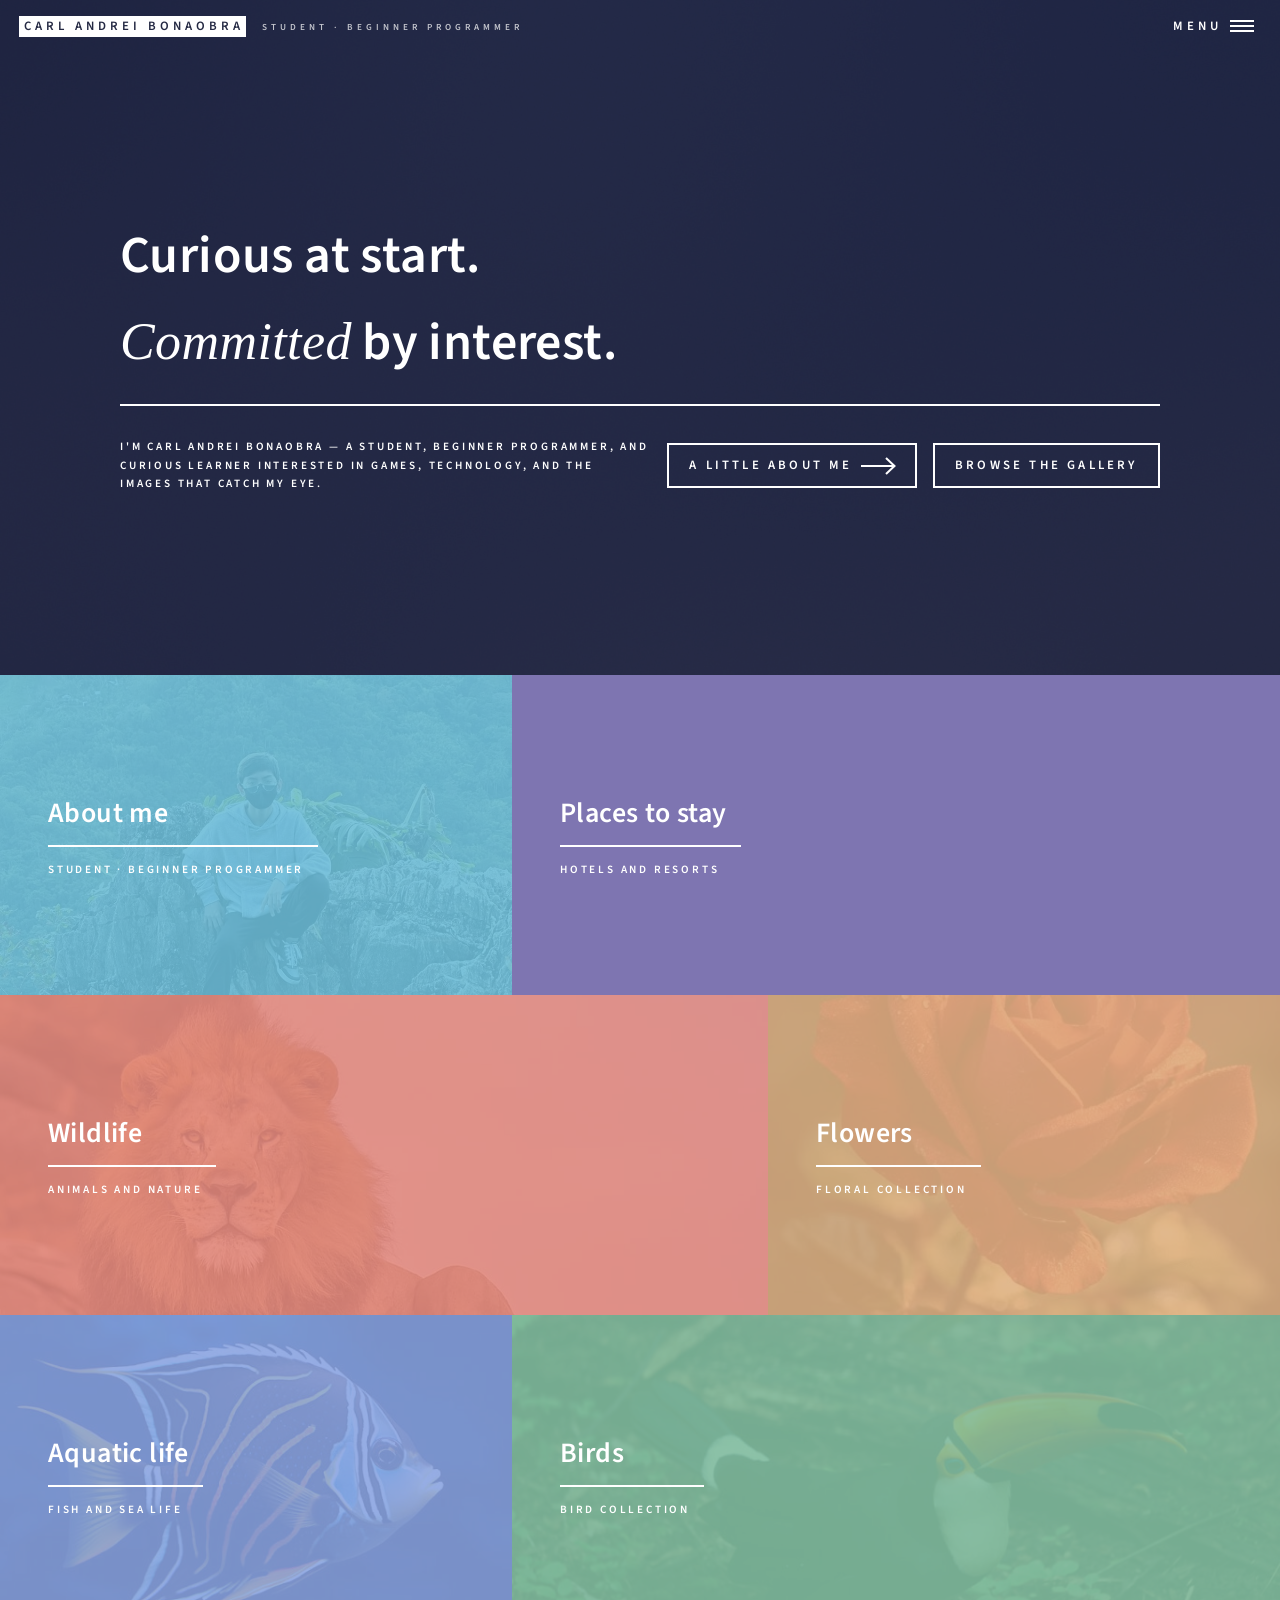
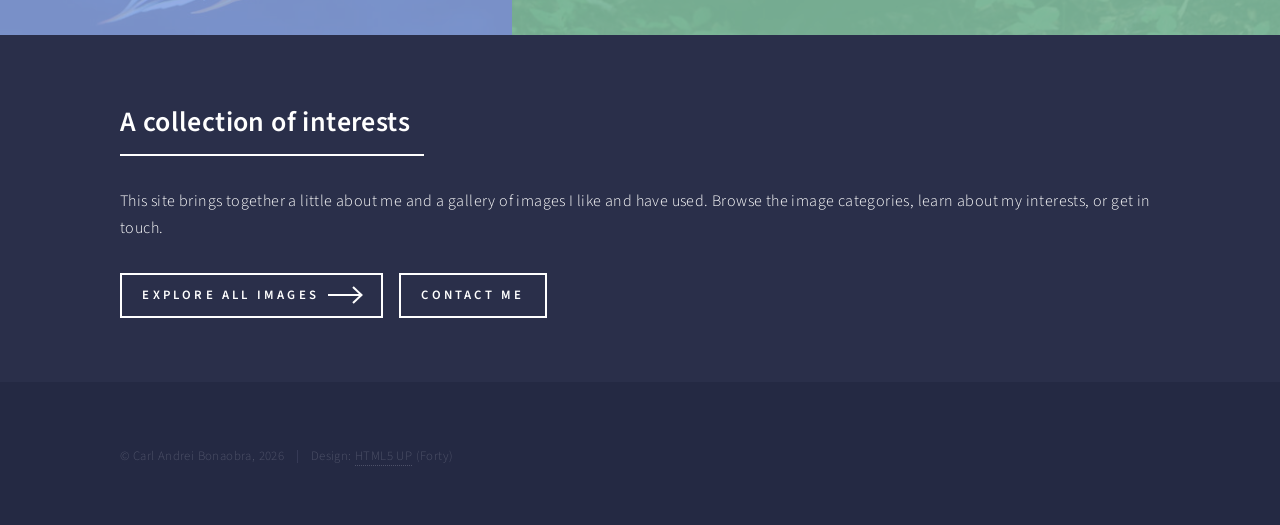
==== commit 1c63eda5: "Update index.html removed the broken email button" ====
--- a/index.html
+++ b/index.html
@@ -41,8 +41,7 @@
 <ul class="actions"><li><a href="portfolio.html" class="button next">Explore all images</a></li><li><a href="contact.html" class="button">Contact me</a></li></ul></div></section>
 </div>
 <footer id="footer"><div class="inner">
-<ul class="icons"><li><a href="mailto:carlandrei2006@gmail.com" class="icon solid alt fa-envelope"><span class="label">Email</span></a></li></ul>
-<ul class="copyright"><li>© 2026 Carl Andrei Bonaobra</li><li>Design: <a href="https://html5up.net">HTML5 UP</a> (Forty)</li></ul>
+<ul class="copyright"><li>© Carl Andrei Bonaobra, 2026</li><li>Design: <a href="https://html5up.net">HTML5 UP</a> (Forty)</li></ul>
 </div></footer>
 </div>
 <script src="assets/js/jquery.min.js"></script>
@@ -54,4 +53,4 @@
 <script src="assets/js/main.js"></script>
 <script src="assets/js/site.js"></script>
 
-</body></html>+</body></html>
